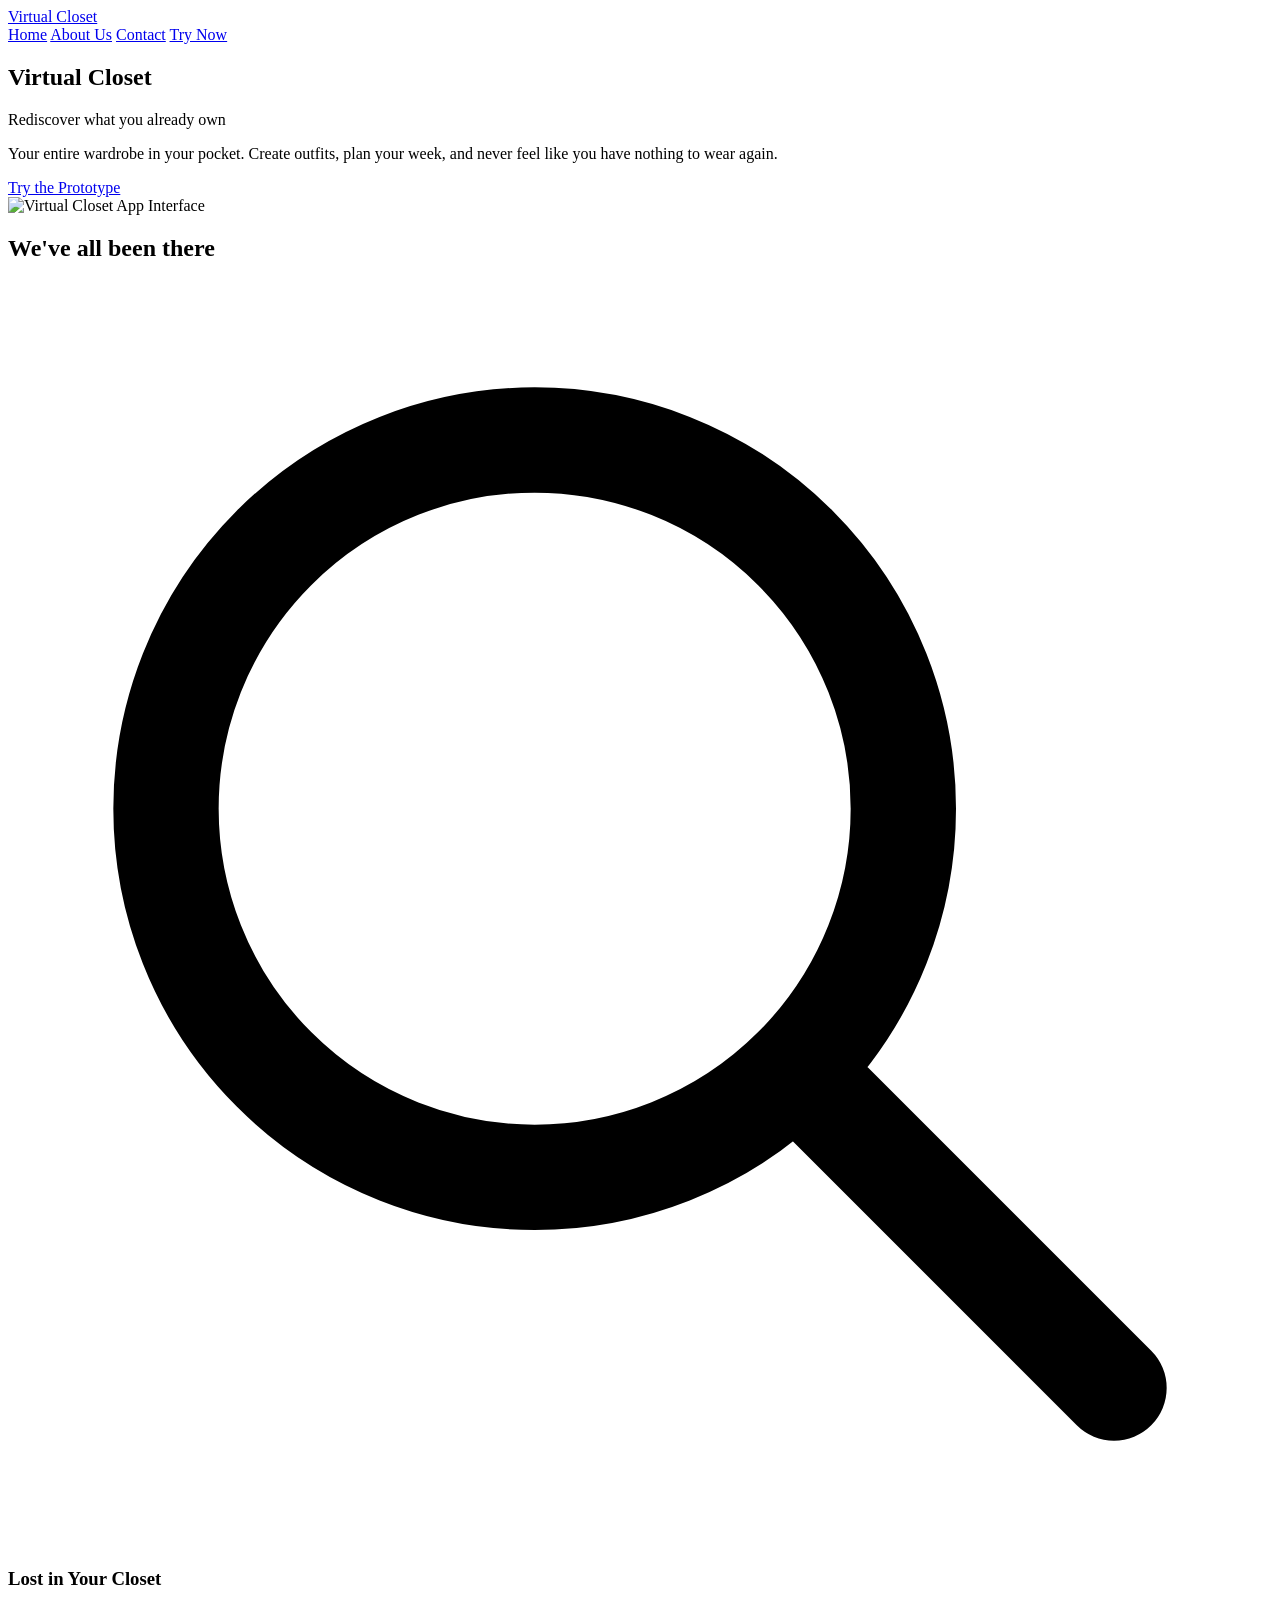
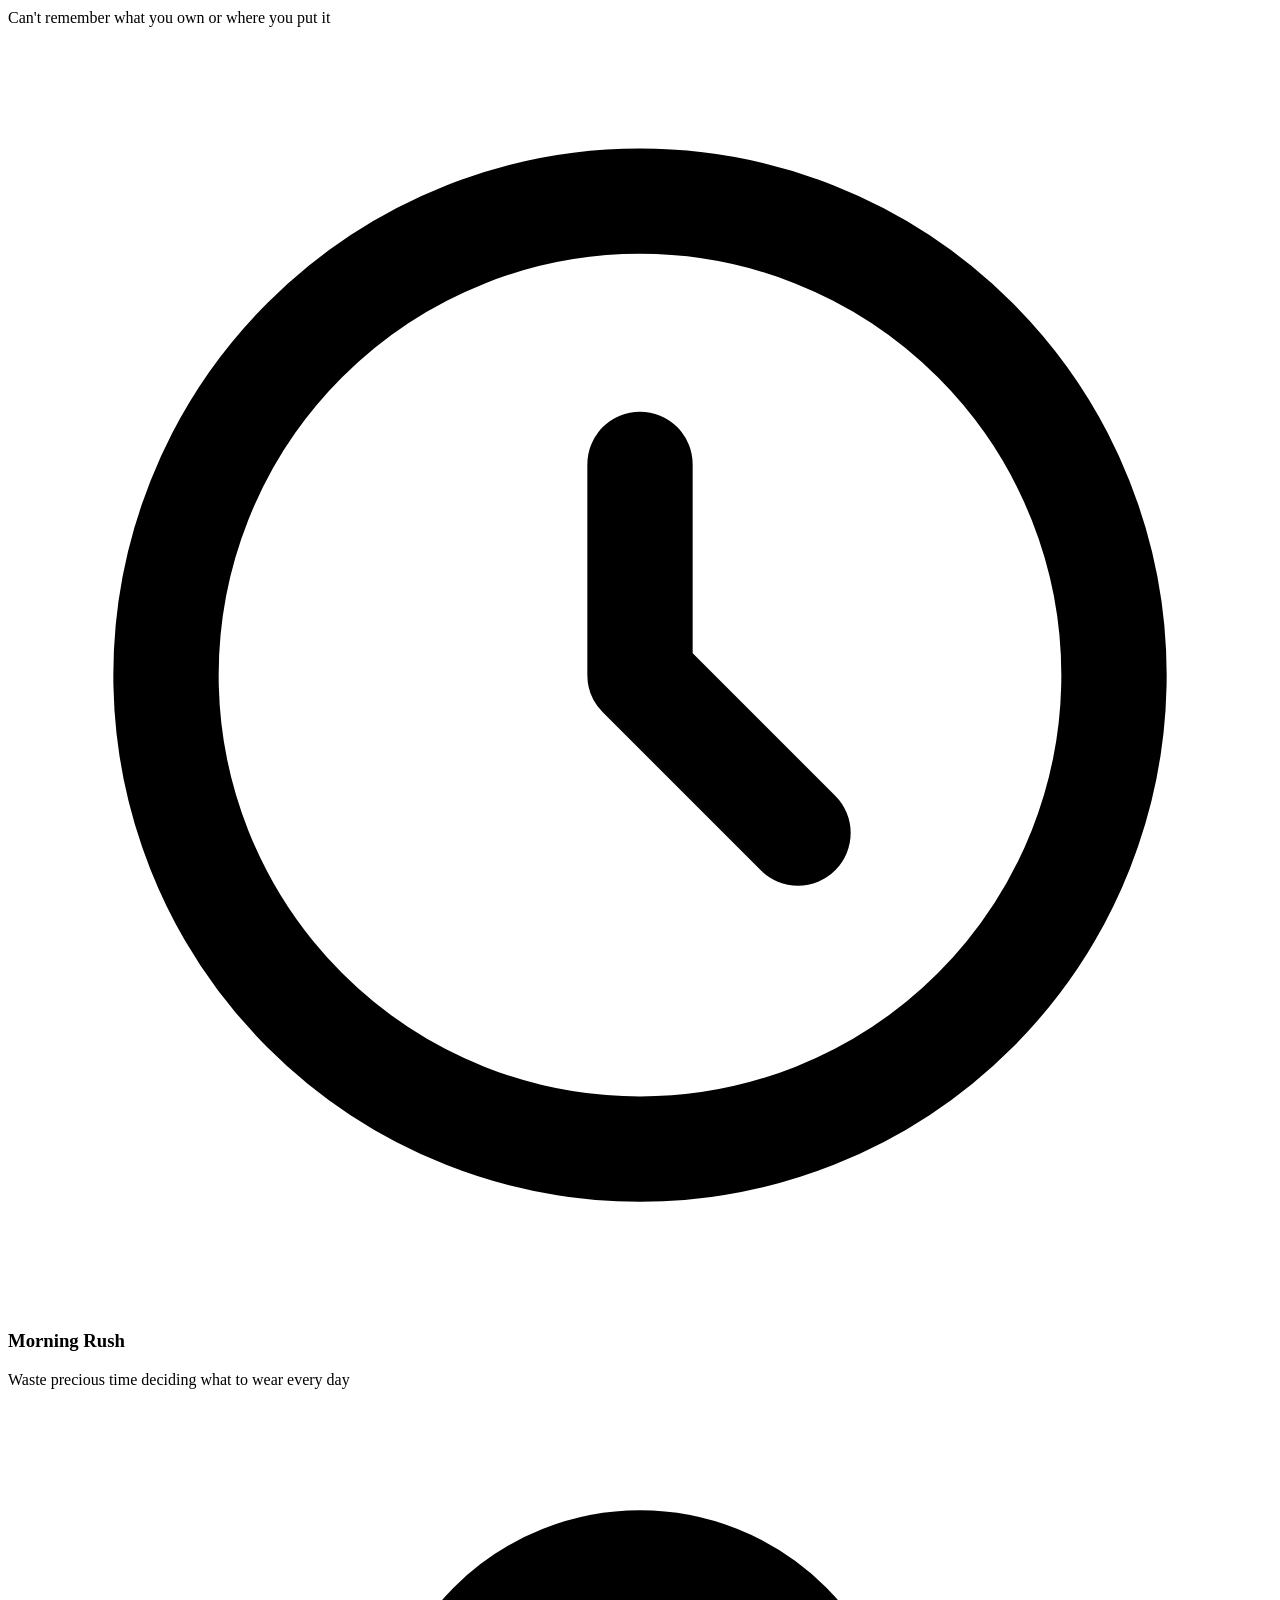
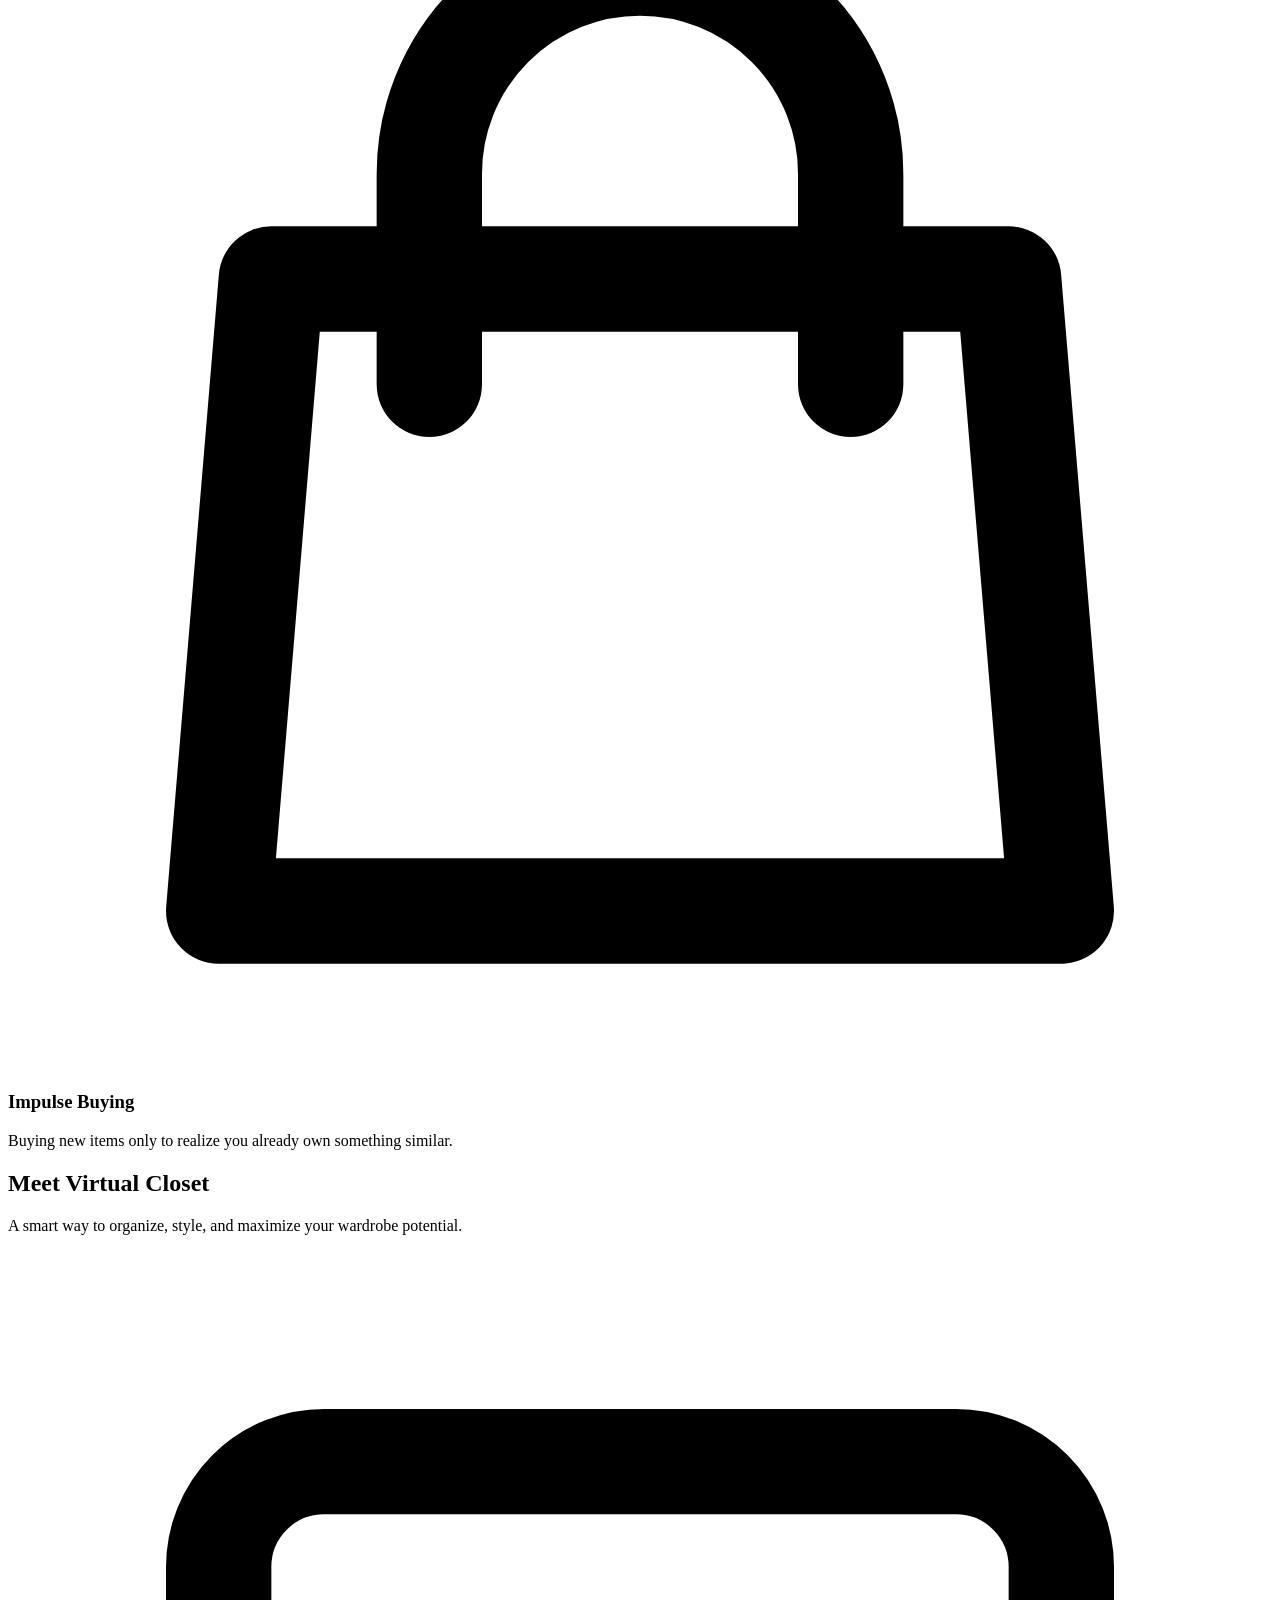
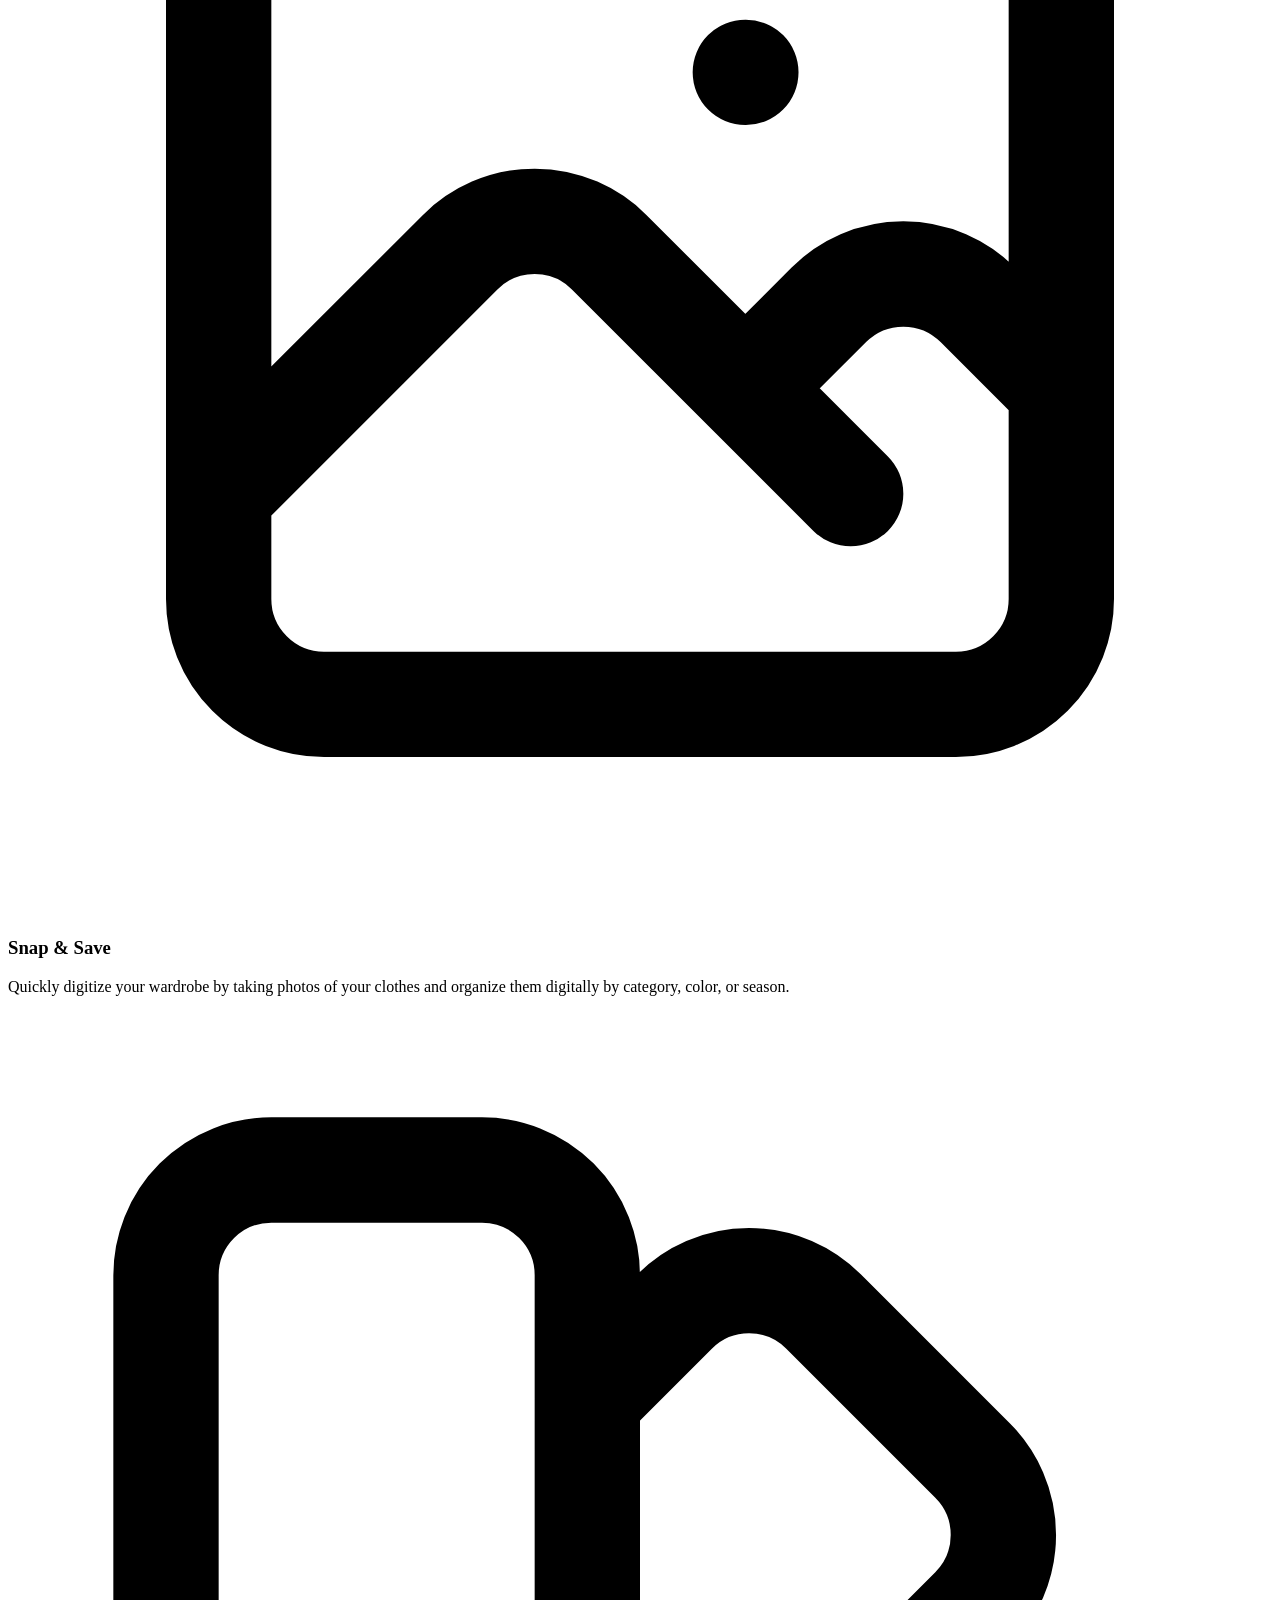
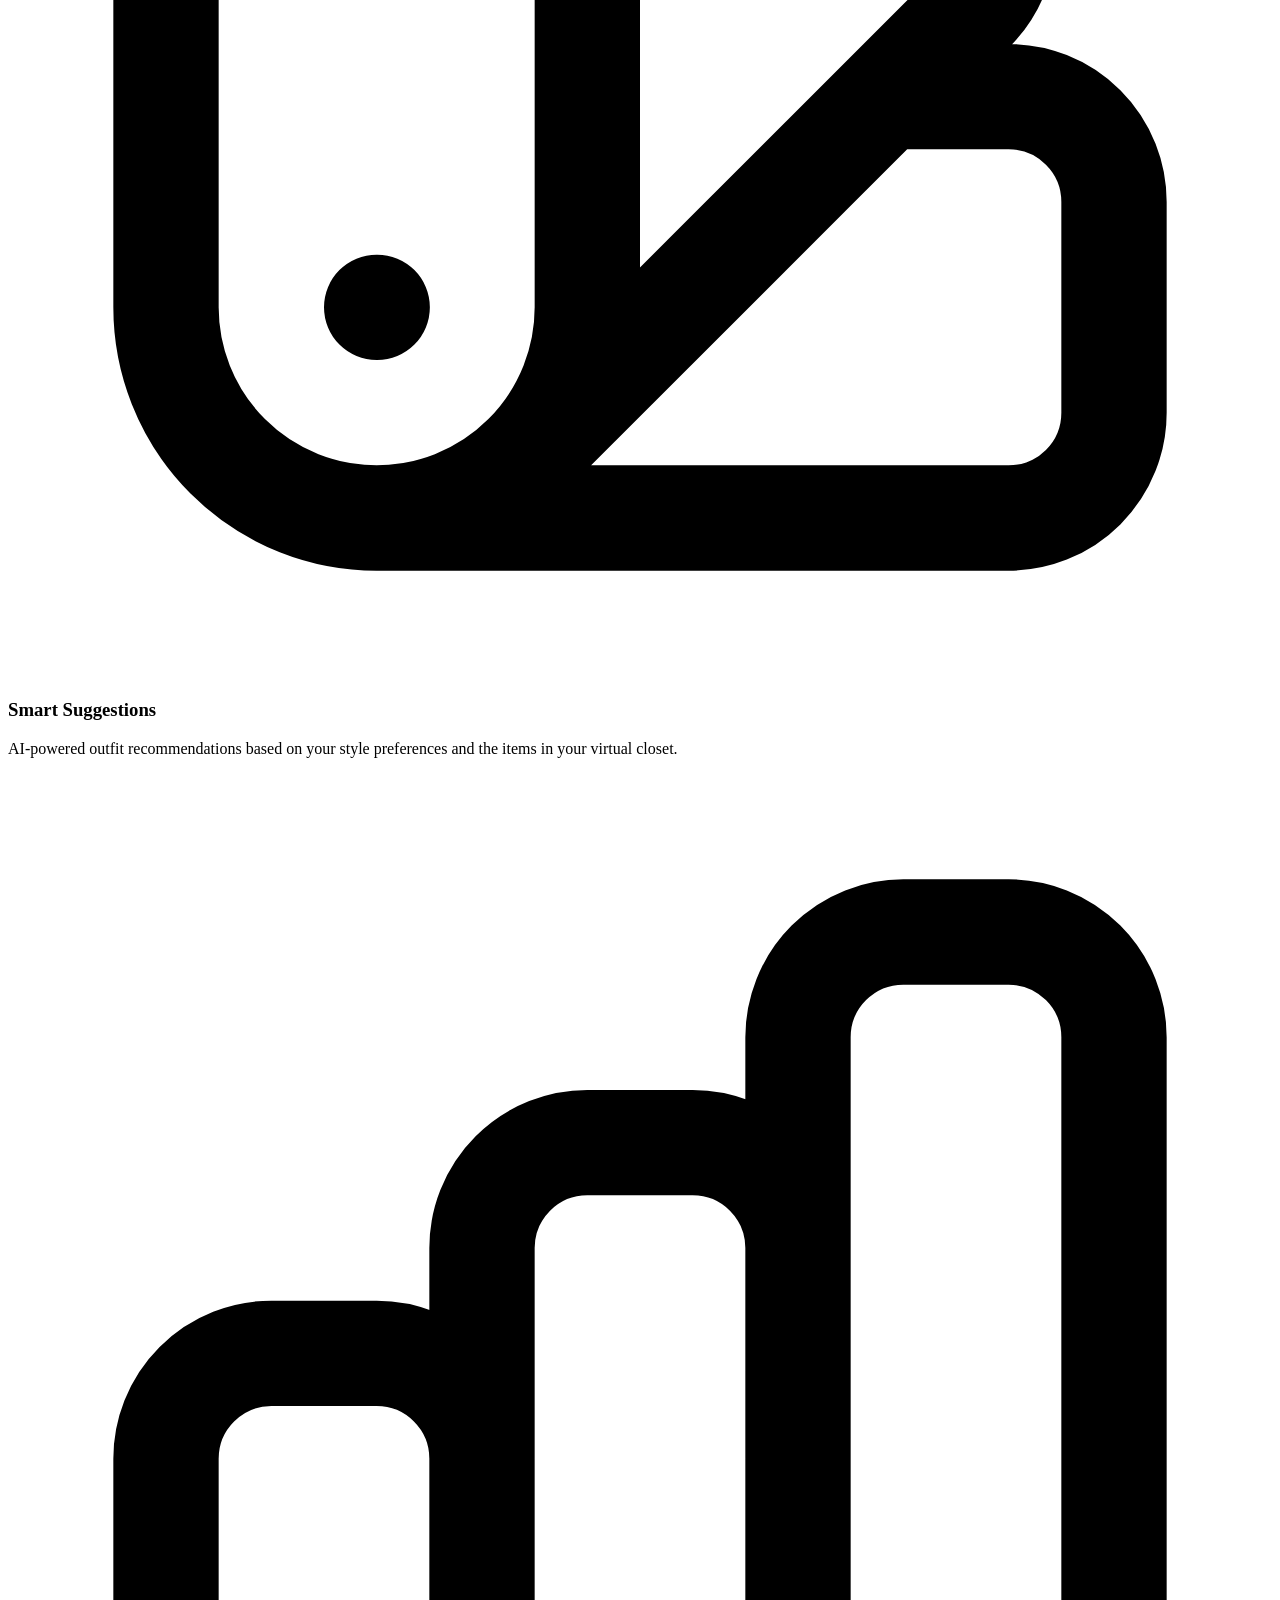
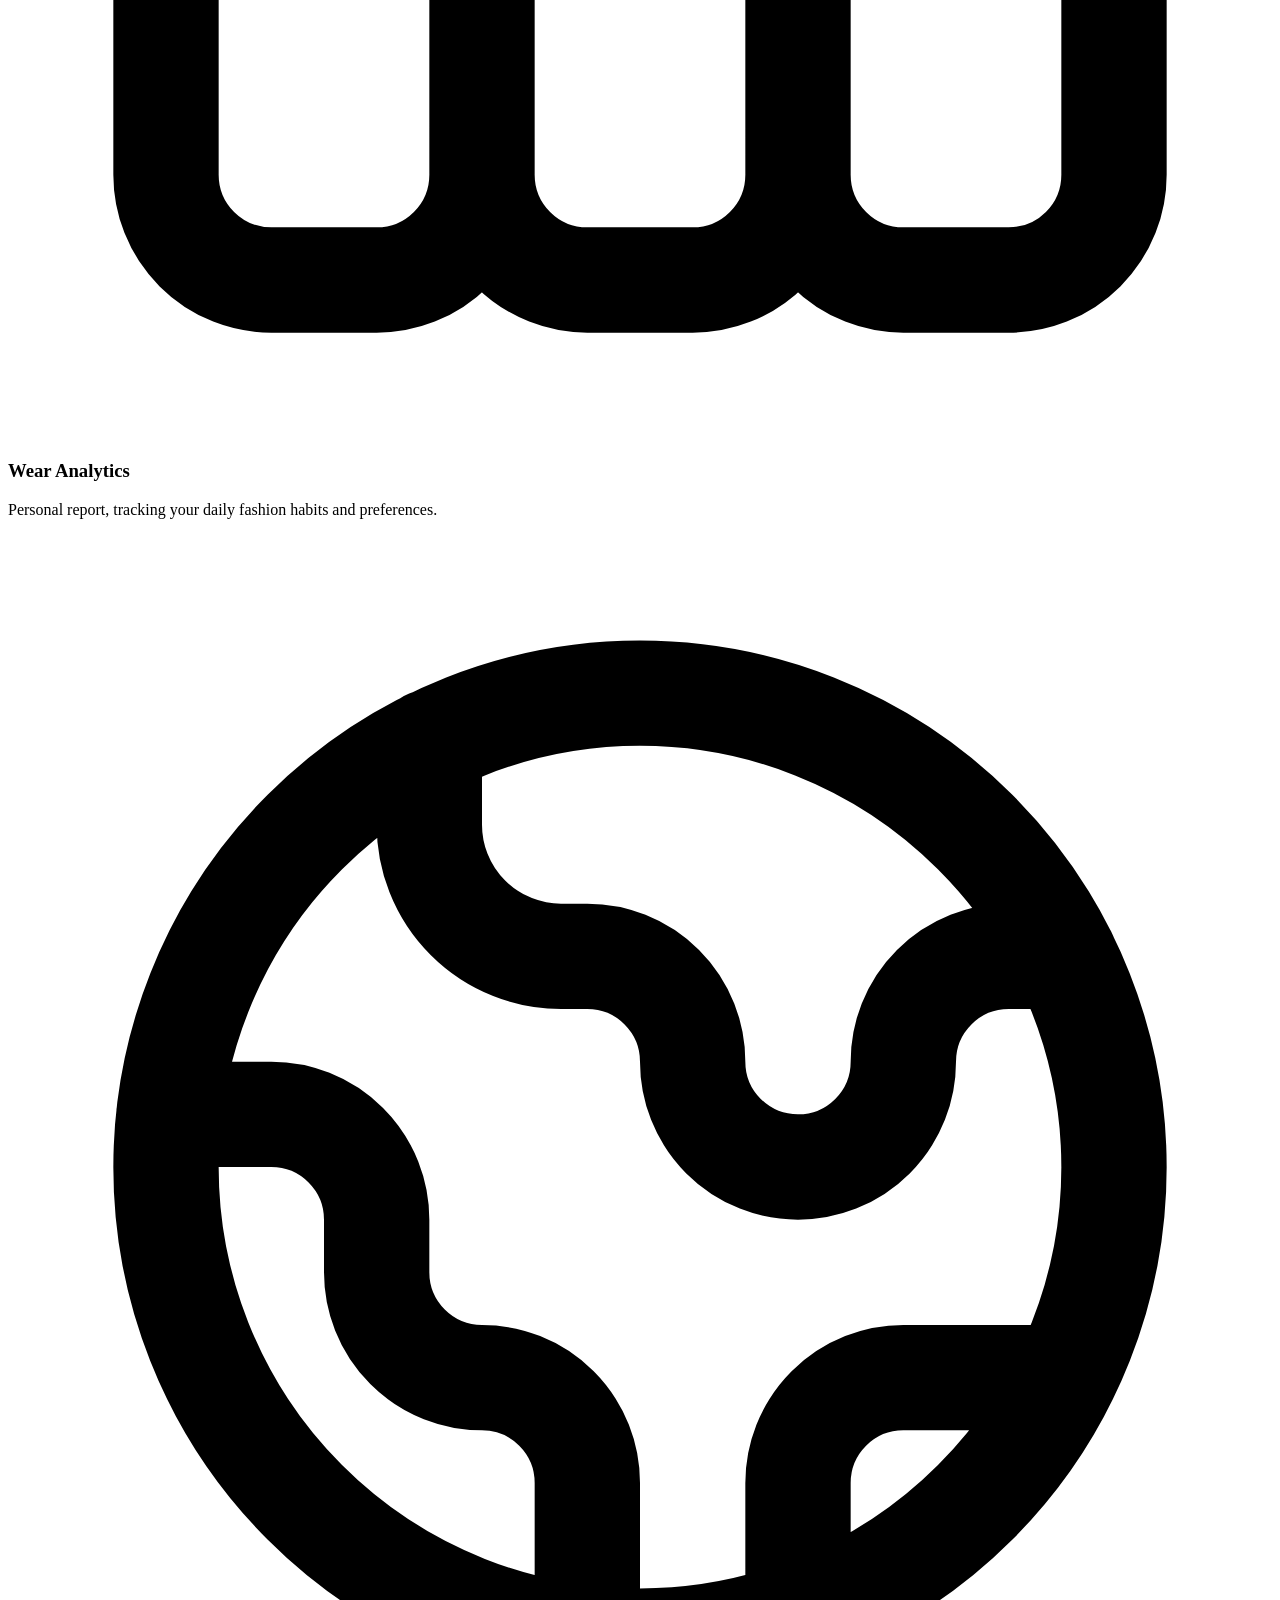
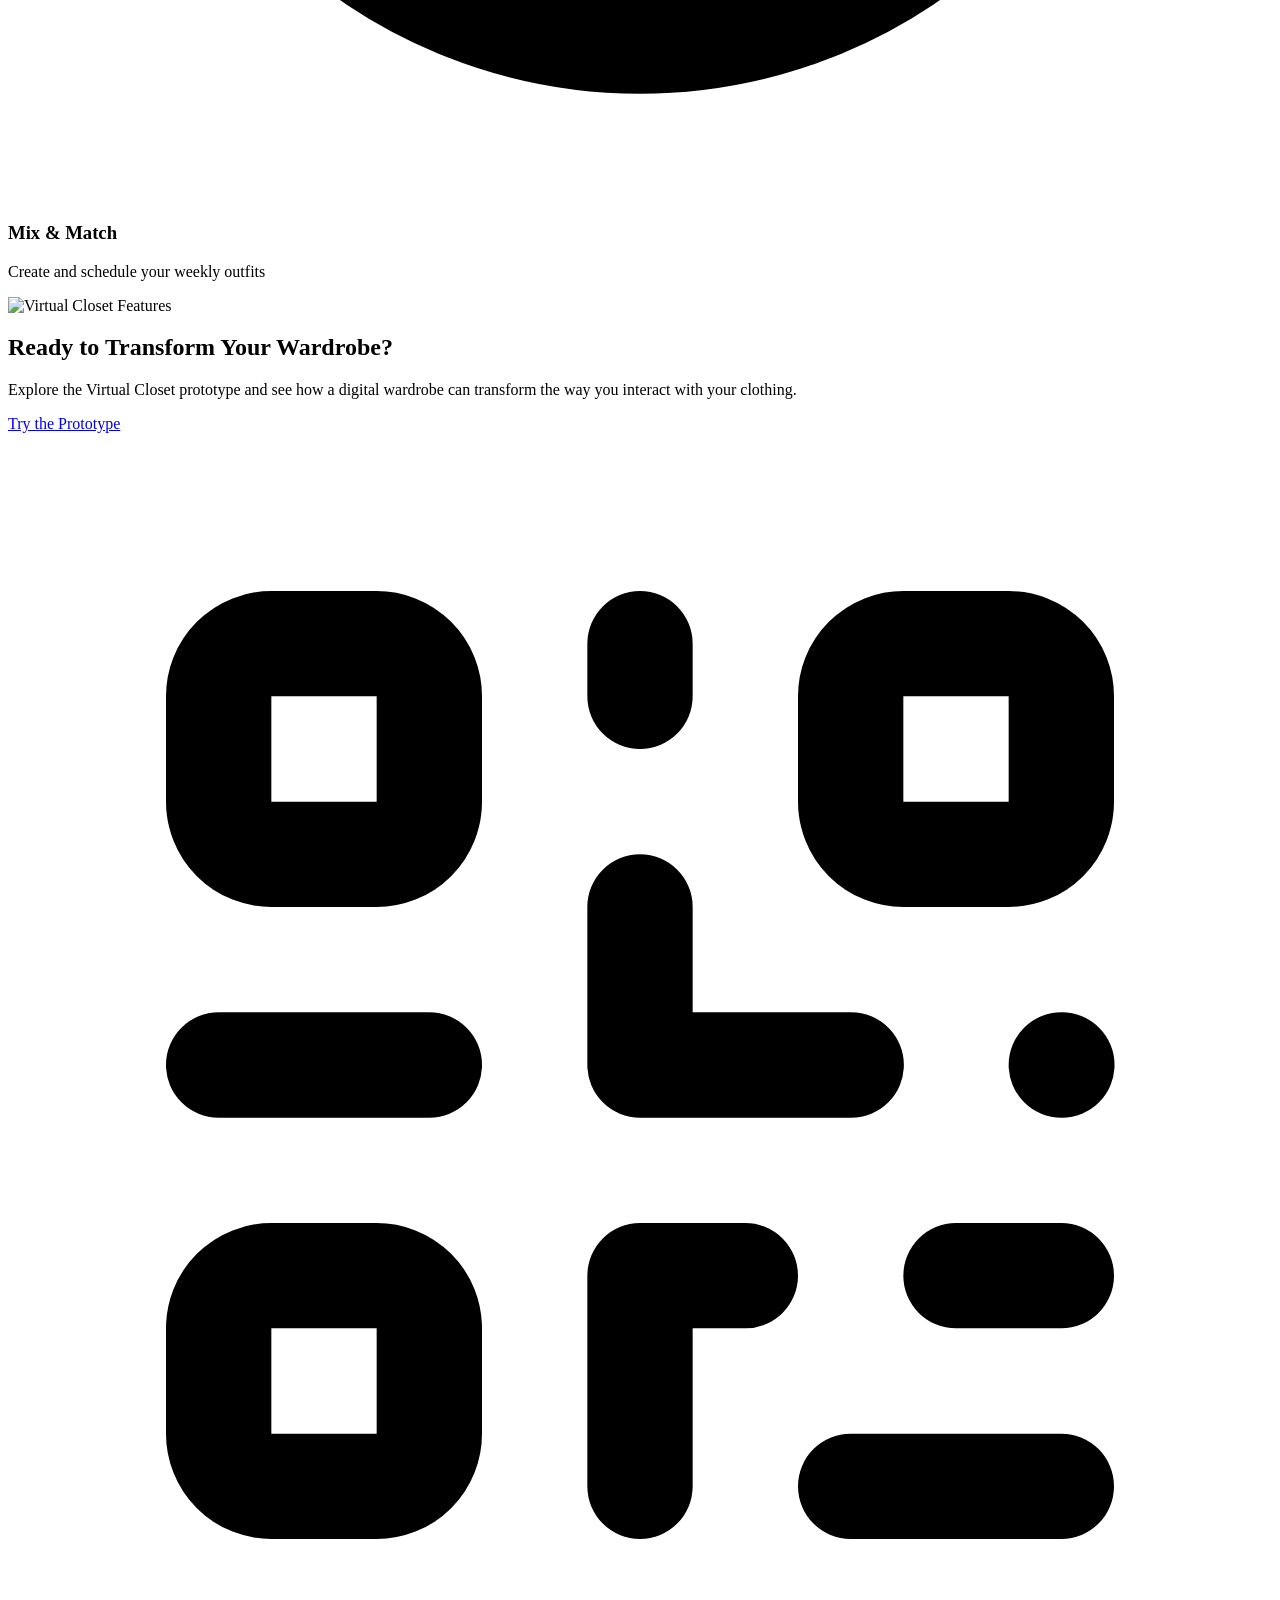
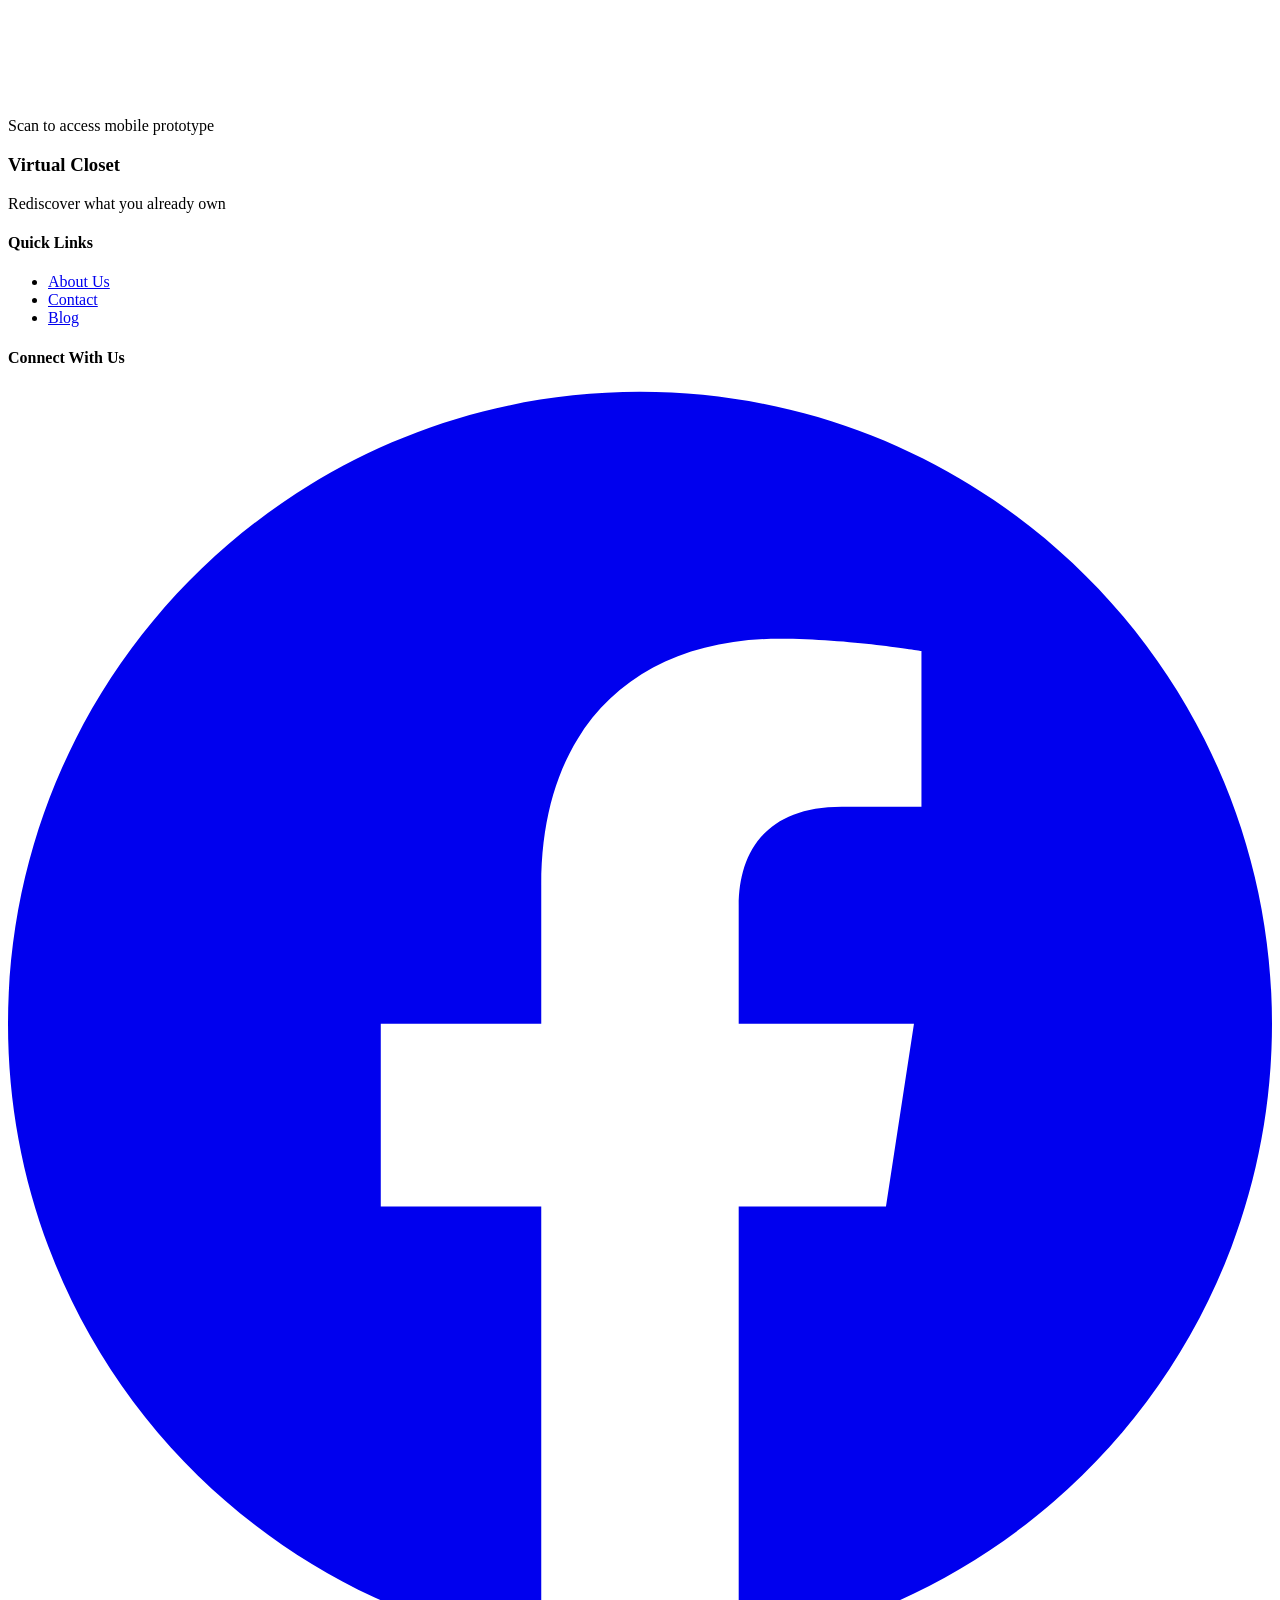
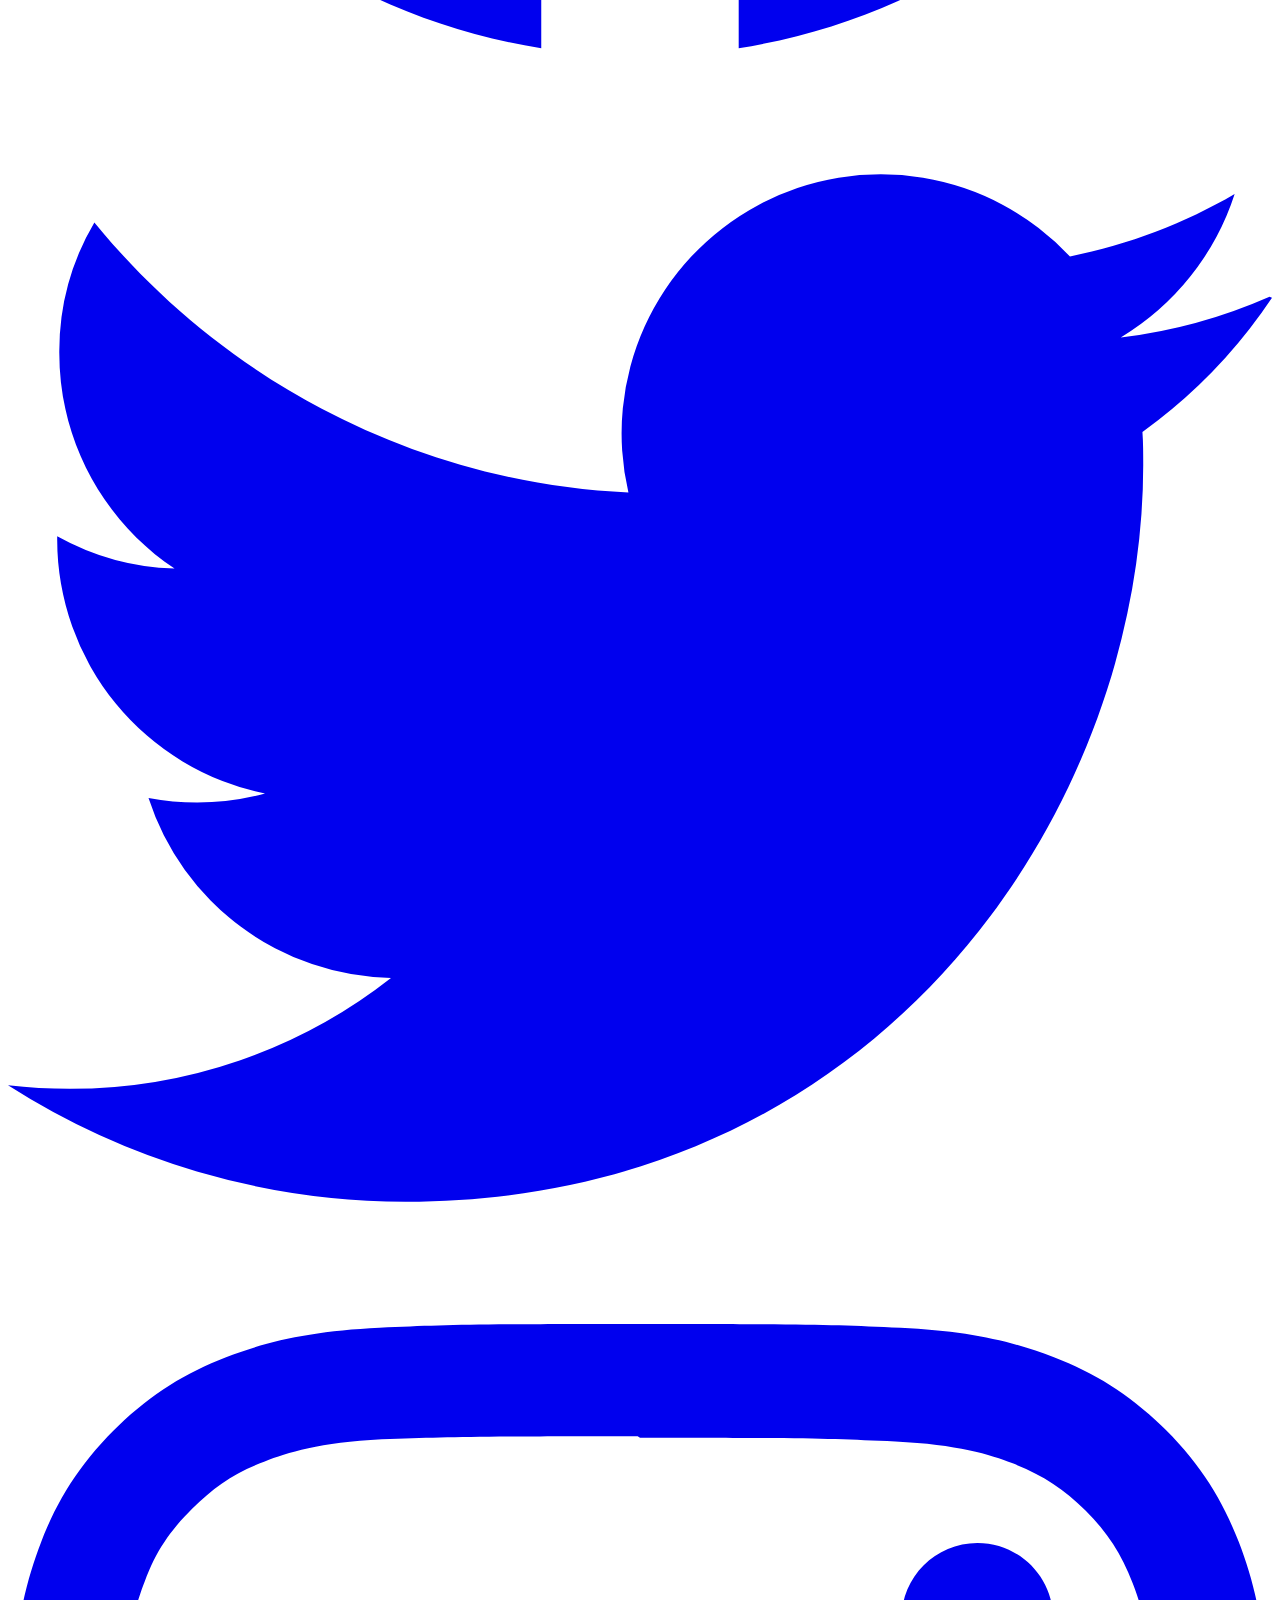
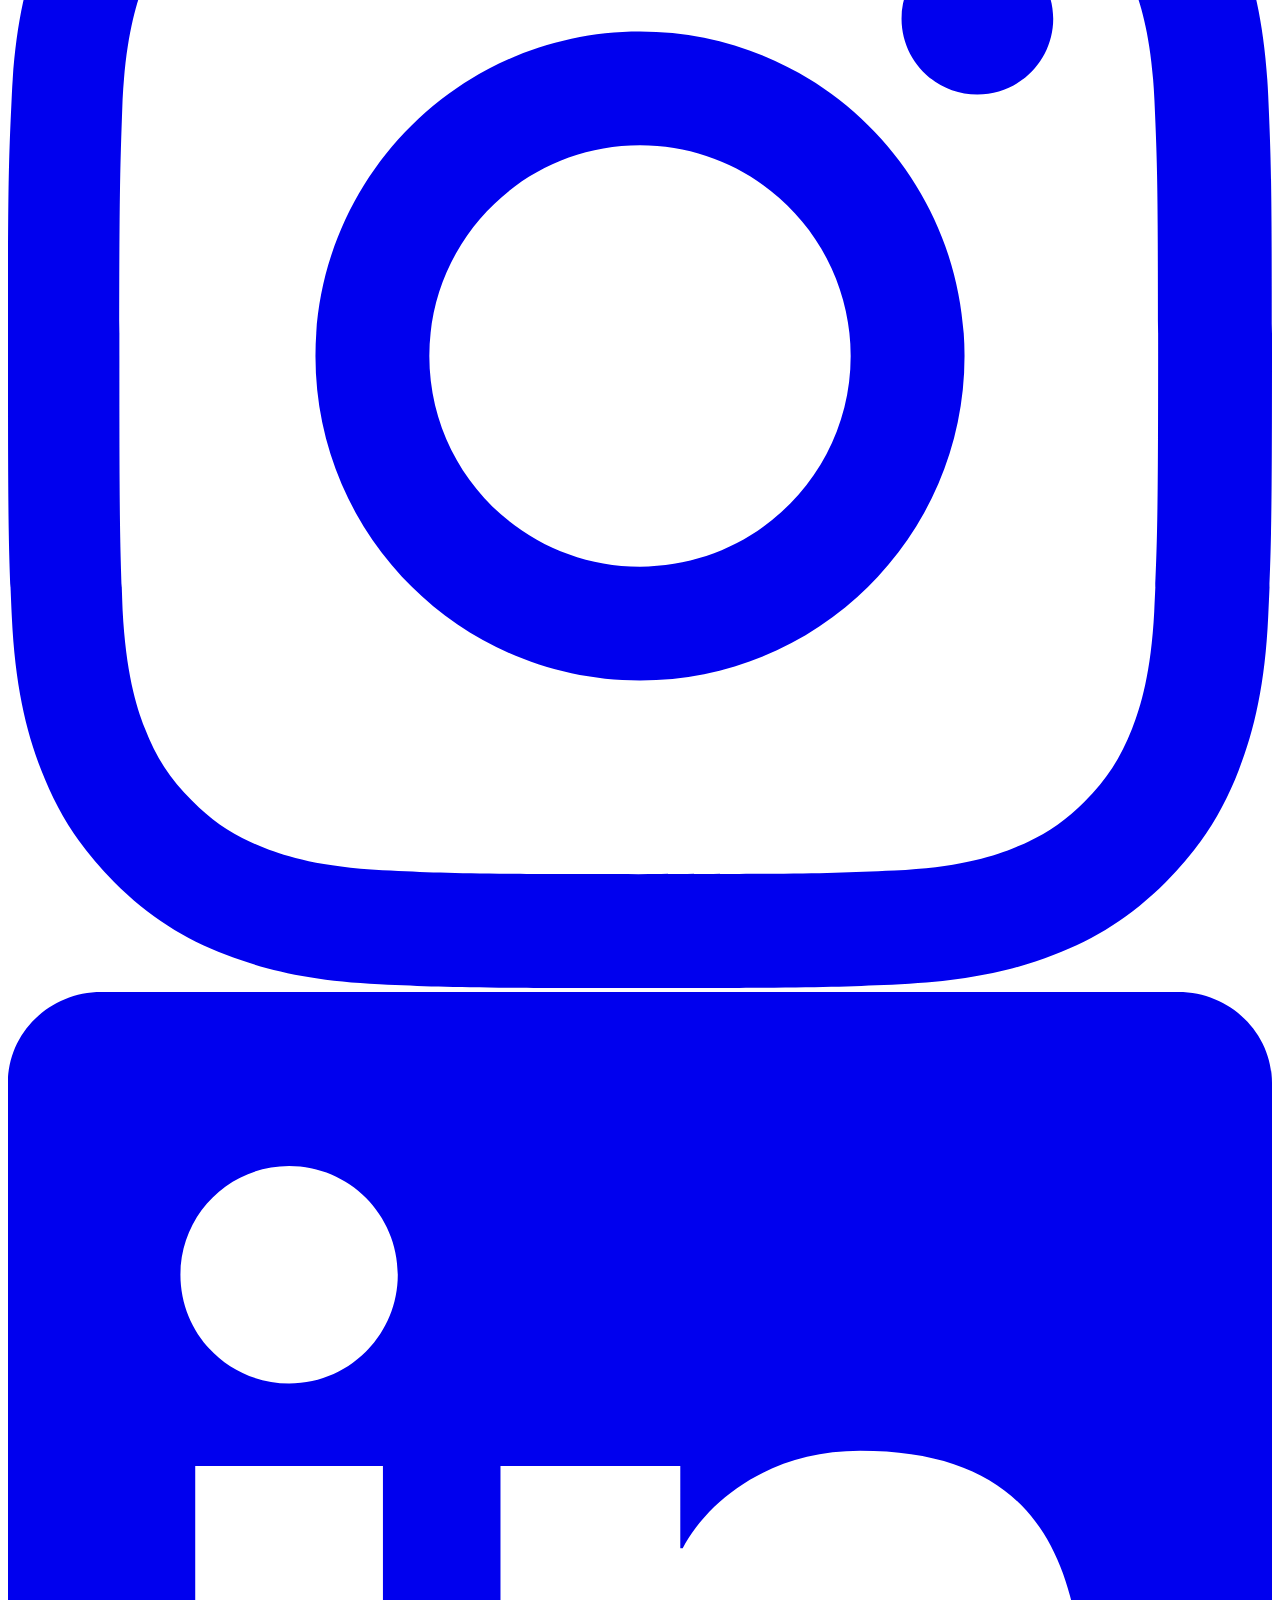
==== index.html @ b23ba1f3 "update" ====
<!DOCTYPE html>
<html lang="en">
<head>
    <meta charset="UTF-8">
    <meta name="viewport" content="width=device-width, initial-scale=1.0">
    <title>Virtual Closet - Rediscover What You Already Own</title>
    <script src="https://cdn.tailwindcss.com"></script>
    <script>
        tailwind.config = {
            important: true,
            theme: {
                extend: {
                    colors: {
                        cream: '#FAF9F6',
                        cocoa: '#3D2817',
                        rose: '#E75480'
                    },
                    fontFamily: {
                        sans: ['Inter', 'system-ui', 'sans-serif']
                    }
                }
            }
        }
    </script>
    <link rel="preconnect" href="https://fonts.loli.net">
    <link href="https://fonts.loli.net/css2?family=Inter:wght@300;400;500;600;700;800&display=swap" rel="stylesheet">
    <link rel="stylesheet" href="style.css">
</head>
<body class="bg-cream text-cocoa font-sans antialiased">
    <nav class="fixed top-0 left-0 right-0 bg-cream/95 backdrop-blur-sm z-50 border-b border-cocoa/10">
        <div class="max-w-7xl mx-auto px-6 py-4">
            <div class="flex items-center justify-between">
                <a href="index.html" class="text-2xl font-bold text-cocoa">Virtual Closet</a>
                <div class="flex items-center gap-8">
                    <a href="index.html" class="text-rose font-medium">Home</a>
                    <a href="about.html" class="text-cocoa/70 hover:text-cocoa transition-colors">About Us</a>
                    <a href="contact.html" class="text-cocoa/70 hover:text-cocoa transition-colors">Contact</a>
                    <a href="#cta" class="bg-rose hover:bg-rose/90 text-white font-semibold px-6 py-2.5 rounded-full transition-all transform hover:scale-105 shadow-md btn-try-now">Try Now</a>
                </div>
            </div>
        </div>
    </nav>

    <main>
        <section class="min-h-screen flex items-center justify-center pt-20 pb-32 px-6">
            <div class="max-w-7xl mx-auto grid md:grid-cols-2 gap-16 items-center">
                <div class="space-y-8">
                    <h1 class="text-7xl md:text-8xl font-bold text-cocoa leading-tight">Virtual Closet</h1>
                    <p class="text-3xl text-rose font-medium">Rediscover what you already own</p>
                    <p class="text-xl text-cocoa/70 leading-relaxed max-w-lg">Your entire wardrobe in your pocket. Create outfits, plan your week, and never feel like you have nothing to wear again.</p>
                    <a href="#cta" class="inline-block bg-rose hover:bg-rose/90 text-white font-semibold px-10 py-5 rounded-full text-lg transition-all transform hover:scale-105 shadow-lg">
                        Try the Prototype
                    </a>
                </div>
                <div class="flex justify-center">
                    <div class="relative">
                        <div class="absolute inset-0 bg-gradient-to-br from-rose/20 to-cocoa/10 rounded-3xl blur-3xl"></div>
                        <img src="https://hpi-hub.tos-cn-beijing.volces.com/static/iopr/1756014800497-9030_搜索.png" alt="Virtual Closet App Interface" class="relative w-full max-w-sm rounded-3xl shadow-2xl">
                    </div>
                </div>
            </div>
        </section>

        <section class="py-32 px-6 bg-white">
            <div class="max-w-5xl mx-auto text-center space-y-12">
                <h2 class="text-5xl md:text-6xl font-bold text-cocoa">We've all been there</h2>
                <div class="grid md:grid-cols-3 gap-8 pt-8">
                    <div class="space-y-4">
                        <div class="w-20 h-20 bg-rose/10 rounded-2xl flex items-center justify-center mx-auto">
                            <svg class="w-10 h-10 text-rose" fill="none" stroke="currentColor" viewBox="0 0 24 24">
                                <path stroke-linecap="round" stroke-linejoin="round" stroke-width="2" d="M21 21l-6-6m2-5a7 7 0 11-14 0 7 7 0 0114 0z"/>
                            </svg>
                        </div>
                        <h3 class="text-2xl font-semibold text-cocoa">Lost in Your Closet</h3>
                        <p class="text-lg text-cocoa/70">Can't remember what you own or where you put it</p>
                    </div>
                    <div class="space-y-4">
                        <div class="w-20 h-20 bg-rose/10 rounded-2xl flex items-center justify-center mx-auto">
                            <svg class="w-10 h-10 text-rose" fill="none" stroke="currentColor" viewBox="0 0 24 24">
                                <path stroke-linecap="round" stroke-linejoin="round" stroke-width="2" d="M12 8v4l3 3m6-3a9 9 0 11-18 0 9 9 0 0118 0z"/>
                            </svg>
                        </div>
                        <h3 class="text-2xl font-semibold text-cocoa">Morning Rush</h3>
                        <p class="text-lg text-cocoa/70">Waste precious time deciding what to wear every day</p>
                    </div>
                    <div class="space-y-4">
                        <div class="w-20 h-20 bg-rose/10 rounded-2xl flex items-center justify-center mx-auto">
                            <svg class="w-10 h-10 text-rose" fill="none" stroke="currentColor" viewBox="0 0 24 24">
                                <path stroke-linecap="round" stroke-linejoin="round" stroke-width="2" d="M16 11V7a4 4 0 00-8 0v4M5 9h14l1 12H4L5 9z"/>
                            </svg>
                        </div>
                        <h3 class="text-2xl font-semibold text-cocoa">Impulse Buying</h3>
                        <p class="text-lg text-cocoa/70">Buying new items only to realize you already own something similar.</p>
                    </div>
                </div>
            </div>
        </section>

        <section class="py-32 px-6">
            <div class="max-w-6xl mx-auto">
                <div class="text-center mb-20 space-y-6">
                    <h2 class="text-5xl md:text-6xl font-bold text-cocoa">Meet Virtual Closet</h2>
                    <p class="text-xl text-cocoa/70 max-w-3xl mx-auto">A smart way to organize, style, and maximize your wardrobe potential.</p>
                </div>

                <div class="grid md:grid-cols-2 gap-16 items-center mb-20">
                    <div class="space-y-6">
                        <div class="flex items-start gap-4">
                            <div class="w-12 h-12 bg-rose/10 rounded-xl flex items-center justify-center flex-shrink-0">
                                <svg class="w-6 h-6 text-rose" fill="none" stroke="currentColor" viewBox="0 0 24 24">
                                    <path stroke-linecap="round" stroke-linejoin="round" stroke-width="2" d="M4 16l4.586-4.586a2 2 0 012.828 0L16 16m-2-2l1.586-1.586a2 2 0 012.828 0L20 14m-6-6h.01M6 20h12a2 2 0 002-2V6a2 2 0 00-2-2H6a2 2 0 00-2 2v12a2 2 0 002 2z"/>
                                </svg>
                            </div>
                            <div>
                                <h3 class="text-2xl font-semibold text-cocoa mb-2">Snap & Save</h3>
                                <p class="text-lg text-cocoa/70">Quickly digitize your wardrobe by taking photos of your clothes and organize them digitally by category, color, or season.</p>
                            </div>
                        </div>
                        <div class="flex items-start gap-4">
                            <div class="w-12 h-12 bg-rose/10 rounded-xl flex items-center justify-center flex-shrink-0">
                                <svg class="w-6 h-6 text-rose" fill="none" stroke="currentColor" viewBox="0 0 24 24">
                                    <path stroke-linecap="round" stroke-linejoin="round" stroke-width="2" d="M7 21a4 4 0 01-4-4V5a2 2 0 012-2h4a2 2 0 012 2v12a4 4 0 01-4 4zm0 0h12a2 2 0 002-2v-4a2 2 0 00-2-2h-2.343M11 7.343l1.657-1.657a2 2 0 012.828 0l2.829 2.829a2 2 0 010 2.828l-8.486 8.485M7 17h.01"/>
                                </svg>
                            </div>
                            <div>
                                <h3 class="text-2xl font-semibold text-cocoa mb-2">Smart Suggestions</h3>
                                <p class="text-lg text-cocoa/70">AI-powered outfit recommendations based on your style preferences and the items in your virtual closet.</p>
                            </div>
                        </div>
                        <div class="flex items-start gap-4">
                            <div class="w-12 h-12 bg-rose/10 rounded-xl flex items-center justify-center flex-shrink-0">
                                <svg class="w-6 h-6 text-rose" fill="none" stroke="currentColor" viewBox="0 0 24 24">
                                    <path stroke-linecap="round" stroke-linejoin="round" stroke-width="2" d="M9 19v-6a2 2 0 00-2-2H5a2 2 0 00-2 2v6a2 2 0 002 2h2a2 2 0 002-2zm0 0V9a2 2 0 012-2h2a2 2 0 012 2v10m-6 0a2 2 0 002 2h2a2 2 0 002-2m0 0V5a2 2 0 012-2h2a2 2 0 012 2v14a2 2 0 01-2 2h-2a2 2 0 01-2-2z"/>
                                </svg>
                            </div>
                            <div>
                                <h3 class="text-2xl font-semibold text-cocoa mb-2">Wear Analytics</h3>
                                <p class="text-lg text-cocoa/70">Personal report, tracking your daily fashion habits and preferences.</p>
                            </div>
                        </div>
                        <div class="flex items-start gap-4">
                            <div class="w-12 h-12 bg-rose/10 rounded-xl flex items-center justify-center flex-shrink-0">
                                <svg class="w-6 h-6 text-rose" fill="none" stroke="currentColor" viewBox="0 0 24 24">
                                    <path stroke-linecap="round" stroke-linejoin="round" stroke-width="2" d="M3.055 11H5a2 2 0 012 2v1a2 2 0 002 2 2 2 0 012 2v2.945M8 3.935V5.5A2.5 2.5 0 0010.5 8h.5a2 2 0 012 2 2 2 0 104 0 2 2 0 012-2h1.064M15 20.488V18a2 2 0 012-2h3.064M21 12a9 9 0 11-18 0 9 9 0 0118 0z"/>
                                </svg>
                            </div>
                            <div>
                                <h3 class="text-2xl font-semibold text-cocoa mb-2">Mix & Match</h3>
                                <p class="text-lg text-cocoa/70">Create and schedule your weekly outfits </p>
                            </div>
                        </div>
                    </div>
                    <div class="relative">
                        <img src="https://hpi-hub.tos-cn-beijing.volces.com/static/image/cHJpdmF0ZS9sci91748523015713-2270NjJfMS5qcGc.jpg" alt="Virtual Closet Features" class="rounded-3xl shadow-2xl w-full">
                    </div>
                </div>
            </div>
        </section>

        <section id="cta" class="py-32 px-6 bg-gradient-to-br from-cocoa to-cocoa/90">
            <div class="max-w-5xl mx-auto text-center text-cream space-y-12">
                <h2 class="text-5xl md:text-6xl font-bold">Ready to Transform Your Wardrobe?</h2>
                <p class="text-2xl text-cream/80 max-w-3xl mx-auto">Explore the Virtual Closet prototype and see how a digital wardrobe can transform the way you interact with your clothing.</p>
                
                <div class="flex flex-col md:flex-row items-center justify-center gap-12 pt-8">
                    <div class="space-y-6">
                        <a href="#" class="inline-block bg-rose hover:bg-rose/90 text-white font-semibold px-12 py-5 rounded-full text-lg transition-all transform hover:scale-105 shadow-xl">
                            Try the Prototype
                        </a>
                    </div>
                    
                    <div class="flex flex-col items-center gap-4">
                        <div class="w-48 h-48 bg-white rounded-2xl flex items-center justify-center shadow-xl">
                            <div class="text-center p-6">
                                <svg class="w-32 h-32 mx-auto text-cocoa/20" fill="none" stroke="currentColor" viewBox="0 0 24 24">
                                    <path stroke-linecap="round" stroke-linejoin="round" stroke-width="2" d="M12 4v1m6 11h2m-6 0h-2v4m0-11v3m0 0h.01M12 12h4.01M16 20h4M4 12h4m12 0h.01M5 8h2a1 1 0 001-1V5a1 1 0 00-1-1H5a1 1 0 00-1 1v2a1 1 0 001 1zm12 0h2a1 1 0 001-1V5a1 1 0 00-1-1h-2a1 1 0 00-1 1v2a1 1 0 001 1zM5 20h2a1 1 0 001-1v-2a1 1 0 00-1-1H5a1 1 0 00-1 1v2a1 1 0 001 1z"/>
                                </svg>
                            </div>
                        </div>
                        <p class="text-sm text-cream/70">Scan to access mobile prototype</p>
                    </div>
                </div>
            </div>
        </section>
    </main>

    <footer class="bg-cocoa text-cream py-16">
        <div class="max-w-7xl mx-auto px-6">
            <div class="grid md:grid-cols-4 gap-8 mb-12">
                <div>
                    <h3 class="text-xl font-bold mb-4">Virtual Closet</h3>
                    <p class="text-cream/70 text-sm leading-relaxed">Rediscover what you already own</p>
                </div>
                
                <div>
                    <h4 class="font-semibold mb-4">Quick Links</h4>
                    <ul class="space-y-2 text-sm text-cream/70">
                        <li><a href="about.html" class="hover:text-rose transition-colors footer-link">About Us</a></li>
                        <li><a href="contact.html" class="hover:text-rose transition-colors footer-link">Contact</a></li>
                        <li><a href="#" class="hover:text-rose transition-colors footer-link">Blog</a></li>
                    </ul>
                </div>
                <div>
                    <h4 class="font-semibold mb-4">Connect With Us</h4>
                    <div class="flex gap-4">
                        <a href="https://facebook.com" target="_blank" class="social-icon w-12 h-12 bg-cream/10 hover:bg-rose/20 rounded-full flex items-center justify-center transition-all">
                            <svg class="w-5 h-5 text-cream" fill="currentColor" viewBox="0 0 24 24">
                                <path d="M24 12.073c0-6.627-5.373-12-12-12s-12 5.373-12 12c0 5.99 4.388 10.954 10.125 11.854v-8.385H7.078v-3.47h3.047V9.43c0-3.007 1.792-4.669 4.533-4.669 1.312 0 2.686.235 2.686.235v2.953H15.83c-1.491 0-1.956.925-1.956 1.874v2.25h3.328l-.532 3.47h-2.796v8.385C19.612 23.027 24 18.062 24 12.073z"/>
                            </svg>
                        </a>
                        <a href="https://twitter.com" target="_blank" class="social-icon w-12 h-12 bg-cream/10 hover:bg-rose/20 rounded-full flex items-center justify-center transition-all">
                            <svg class="w-5 h-5 text-cream" fill="currentColor" viewBox="0 0 24 24">
                                <path d="M23.953 4.57a10 10 0 01-2.825.775 4.958 4.958 0 002.163-2.723c-.951.555-2.005.959-3.127 1.184a4.92 4.92 0 00-8.384 4.482C7.69 8.095 4.067 6.13 1.64 3.162a4.822 4.822 0 00-.666 2.475c0 1.71.87 3.213 2.188 4.096a4.904 4.904 0 01-2.228-.616v.06a4.923 4.923 0 003.946 4.827 4.996 4.996 0 01-2.212.085 4.936 4.936 0 004.604 3.417 9.867 9.867 0 01-6.102 2.105c-.39 0-.779-.023-1.17-.067a13.995 13.995 0 007.557 2.209c9.053 0 13.998-7.496 13.998-13.985 0-.21 0-.42-.015-.63A9.935 9.935 0 0024 4.59z"/>
                            </svg>
                        </a>
                        <a href="https://instagram.com" target="_blank" class="social-icon w-12 h-12 bg-cream/10 hover:bg-rose/20 rounded-full flex items-center justify-center transition-all">
                            <svg class="w-5 h-5 text-cream" fill="currentColor" viewBox="0 0 24 24">
                                <path d="M12 0C8.74 0 8.333.015 7.053.072 5.775.132 4.905.333 4.14.63c-.789.306-1.459.717-2.126 1.384S.935 3.35.63 4.14C.333 4.905.131 5.775.072 7.053.012 8.333 0 8.74 0 12s.015 3.667.072 4.947c.06 1.277.261 2.148.558 2.913.306.788.717 1.459 1.384 2.126.667.666 1.336 1.079 2.126 1.384.766.296 1.636.499 2.913.558C8.333 23.988 8.74 24 12 24s3.667-.015 4.947-.072c1.277-.06 2.148-.262 2.913-.558.788-.306 1.459-.718 2.126-1.384.666-.667 1.079-1.335 1.384-2.126.296-.765.499-1.636.558-2.913.06-1.28.072-1.687.072-4.947s-.015-3.667-.072-4.947c-.06-1.277-.262-2.149-.558-2.913-.306-.789-.718-1.459-1.384-2.126C21.319 1.347 20.651.935 19.86.63c-.765-.297-1.636-.499-2.913-.558C15.667.012 15.26 0 12 0zm0 2.16c3.203 0 3.585.016 4.85.071 1.17.055 1.805.249 2.227.415.562.217.96.477 1.382.896.419.42.679.819.896 1.381.164.422.36 1.057.413 2.227.057 1.266.07 1.646.07 4.85s-.015 3.585-.074 4.85c-.061 1.17-.256 1.805-.421 2.227-.224.562-.479.96-.899 1.382-.419.419-.824.679-1.38.896-.42.164-1.065.36-2.235.413-1.274.057-1.649.07-4.859.07-3.211 0-3.586-.015-4.859-.074-1.171-.061-1.816-.256-2.236-.421-.569-.224-.96-.479-1.379-.899-.421-.419-.69-.824-.9-1.38-.165-.42-.359-1.065-.42-2.235-.045-1.26-.061-1.649-.061-4.844 0-3.196.016-3.586.061-4.861.061-1.17.255-1.814.42-2.234.21-.57.479-.96.9-1.381.419-.419.81-.689 1.379-.898.42-.166 1.051-.361 2.221-.421 1.275-.045 1.65-.06 4.859-.06l.045.03zm0 3.678c-3.405 0-6.162 2.76-6.162 6.162 0 3.405 2.76 6.162 6.162 6.162 3.405 0 6.162-2.76 6.162-6.162 0-3.405-2.76-6.162-6.162-6.162zM12 16c-2.21 0-4-1.79-4-4s1.79-4 4-4 4 1.79 4 4-1.79 4-4 4zm7.846-10.405c0 .795-.646 1.44-1.44 1.44-.795 0-1.44-.646-1.44-1.44 0-.794.646-1.439 1.44-1.439.793-.001 1.44.645 1.44 1.439z"/>
                            </svg>
                        </a>
                        <a href="https://linkedin.com" target="_blank" class="social-icon w-12 h-12 bg-cream/10 hover:bg-rose/20 rounded-full flex items-center justify-center transition-all">
                            <svg class="w-5 h-5 text-cream" fill="currentColor" viewBox="0 0 24 24">
                                <path d="M20.447 20.452h-3.554v-5.569c0-1.328-.027-3.037-1.852-3.037-1.853 0-2.136 1.445-2.136 2.939v5.667H9.351V9h3.414v1.561h.046c.477-.9 1.637-1.85 3.37-1.85 3.601 0 4.267 2.37 4.267 5.455v6.286zM5.337 7.433c-1.144 0-2.063-.926-2.063-2.065 0-1.138.92-2.063 2.063-2.063 1.14 0 2.064.925 2.064 2.063 0 1.139-.925 2.065-2.064 2.065zm1.782 13.019H3.555V9h3.564v11.452zM22.225 0H1.771C.792 0 0 .774 0 1.729v20.542C0 23.227.792 24 1.771 24h20.451C23.2 24 24 23.227 24 22.271V1.729C24 .774 23.2 0 22.222 0h.003z"/>
                            </svg>
                        </a>
                    </div>
                </div>
            </div>
            
           
            
            <div class="border-t border-cream/20 pt-8 text-center text-sm text-cream/70">
                <p>&copy; 2026 Virtual Closet. All rights reserved.</p>
            </div>
        </div>
    </footer>
    <script src="script.js"></script>
</body>
</html>
---- style.css ----
/* Custom styles for Virtual Closet - Enhances Tailwind CSS */

/* Smooth scrolling for all links */
html {
    scroll-behavior: smooth;
}

/* Navigation enhancements */
.nav-link {
    position: relative;
    transition: all 0.3s ease;
}

.nav-link::after {
    content: '';
    position: absolute;
    bottom: -4px;
    left: 0;
    width: 0;
    height: 2px;
    background-color: #E75480;
    transition: width 0.3s ease;
}

.nav-link:hover::after {
    width: 100%;
}

/* Try Now button pulse animation */
@keyframes pulse {
    0%, 100% {
        transform: scale(1);
        box-shadow: 0 4px 6px rgba(231, 84, 128, 0.3);
    }
    50% {
        transform: scale(1.05);
        box-shadow: 0 8px 12px rgba(231, 84, 128, 0.4);
    }
}

.btn-try-now {
    animation: pulse 2s infinite;
}

.btn-try-now:hover {
    animation: none;
    transform: scale(1.05);
}

/* Hero section animations */
@keyframes fadeInUp {
    from {
        opacity: 0;
        transform: translateY(30px);
    }
    to {
        opacity: 1;
        transform: translateY(0);
    }
}

@keyframes fadeInRight {
    from {
        opacity: 0;
        transform: translateX(-30px);
    }
    to {
        opacity: 1;
        transform: translateX(0);
    }
}

.animate-fade-in-up {
    animation: fadeInUp 0.8s ease-out;
}

.animate-fade-in-right {
    animation: fadeInRight 0.8s ease-out;
}

/* Card hover effects */
.feature-card {
    transition: all 0.4s cubic-bezier(0.175, 0.885, 0.32, 1.275);
}

.feature-card:hover {
    transform: translateY(-10px);
    box-shadow: 0 20px 40px rgba(61, 40, 23, 0.15);
}

/* Social media icon animations */
.social-icon {
    transition: all 0.3s ease;
    position: relative;
}

.social-icon::before {
    content: '';
    position: absolute;
    top: 50%;
    left: 50%;
    width: 0;
    height: 0;
    border-radius: 50%;
    background-color: rgba(231, 84, 128, 0.2);
    transform: translate(-50%, -50%);
    transition: all 0.3s ease;
}

.social-icon:hover::before {
    width: 100%;
    height: 100%;
}

.social-icon:hover {
    transform: translateY(-3px) scale(1.1);
}

/* Footer link hover effects */
.footer-link {
    position: relative;
    transition: all 0.3s ease;
}

.footer-link::after {
    content: '';
    position: absolute;
    bottom: -2px;
    left: 0;
    width: 0;
    height: 1px;
    background-color: #E75480;
    transition: width 0.3s ease;
}

.footer-link:hover::after {
    width: 100%;
}

/* Button ripple effect */
.btn-ripple {
    position: relative;
    overflow: hidden;
}

.btn-ripple::after {
    content: '';
    position: absolute;
    top: 50%;
    left: 50%;
    width: 0;
    height: 0;
    border-radius: 50%;
    background-color: rgba(255, 255, 255, 0.3);
    transform: translate(-50%, -50%);
    transition: width 0.6s, height 0.6s;
}

.btn-ripple:active::after {
    width: 300px;
    height: 300px;
}

/* Image zoom on hover */
.img-zoom {
    transition: transform 0.5s ease;
}

.img-zoom:hover {
    transform: scale(1.05);
}

/* Gradient text effect */
.gradient-text {
    background: linear-gradient(135deg, #3D2817 0%, #E75480 100%);
    -webkit-background-clip: text;
    -webkit-text-fill-color: transparent;
    background-clip: text;
}

/* Loading animation */
@keyframes shimmer {
    0% {
        background-position: -1000px 0;
    }
    100% {
        background-position: 1000px 0;
    }
}

.skeleton {
    animation: shimmer 2s infinite;
    background: linear-gradient(90deg, #f0f0f0 25%, #e0e0e0 50%, #f0f0f0 75%);
    background-size: 1000px 100%;
}

/* Parallax effect helper */
.parallax {
    transition: transform 0.3s ease-out;
}

/* Custom scrollbar */
::-webkit-scrollbar {
    width: 10px;
}

::-webkit-scrollbar-track {
    background: #FAF9F6;
}

::-webkit-scrollbar-thumb {
    background: #E75480;
    border-radius: 5px;
}

::-webkit-scrollbar-thumb:hover {
    background: #d14470;
}

/* Responsive typography enhancements */
@media (max-width: 768px) {
    h1 {
        font-size: 3rem;
    }
    
    h2 {
        font-size: 2.5rem;
    }
    
    .hero-title {
        font-size: 4rem;
    }
}

/* Focus states for accessibility */
a:focus,
button:focus,
input:focus,
textarea:focus {
    outline: 2px solid #E75480;
    outline-offset: 2px;
}

/* Smooth transitions for interactive elements */
button,
a,
input,
textarea {
    transition: all 0.3s ease;
}

/* QR code container enhancement */
.qr-container {
    transition: all 0.3s ease;
}

.qr-container:hover {
    transform: scale(1.05);
    box-shadow: 0 10px 30px rgba(231, 84, 128, 0.2);
}

/* Footer social media grid */
.social-grid {
    display: grid;
    grid-template-columns: repeat(auto-fit, minmax(48px, 1fr));
    gap: 1rem;
}

/* Backdrop blur enhancement */
.backdrop-enhanced {
    backdrop-filter: blur(10px) saturate(150%);
    -webkit-backdrop-filter: blur(10px) saturate(150%);
}

/* Utility: prevent text selection on buttons */
.no-select {
    -webkit-user-select: none;
    -moz-user-select: none;
    -ms-user-select: none;
    user-select: none;
}

/* Connect section enhancement */
.connect-section {
    background: linear-gradient(135deg, rgba(231, 84, 128, 0.05) 0%, rgba(61, 40, 23, 0.05) 100%);
    border-top: 1px solid rgba(231, 84, 128, 0.1);
}

/* Fade in on scroll */
.fade-in-scroll {
    opacity: 0;
    transform: translateY(20px);
    transition: opacity 0.6s ease, transform 0.6s ease;
}

.fade-in-scroll.visible {
    opacity: 1;
    transform: translateY(0);
}
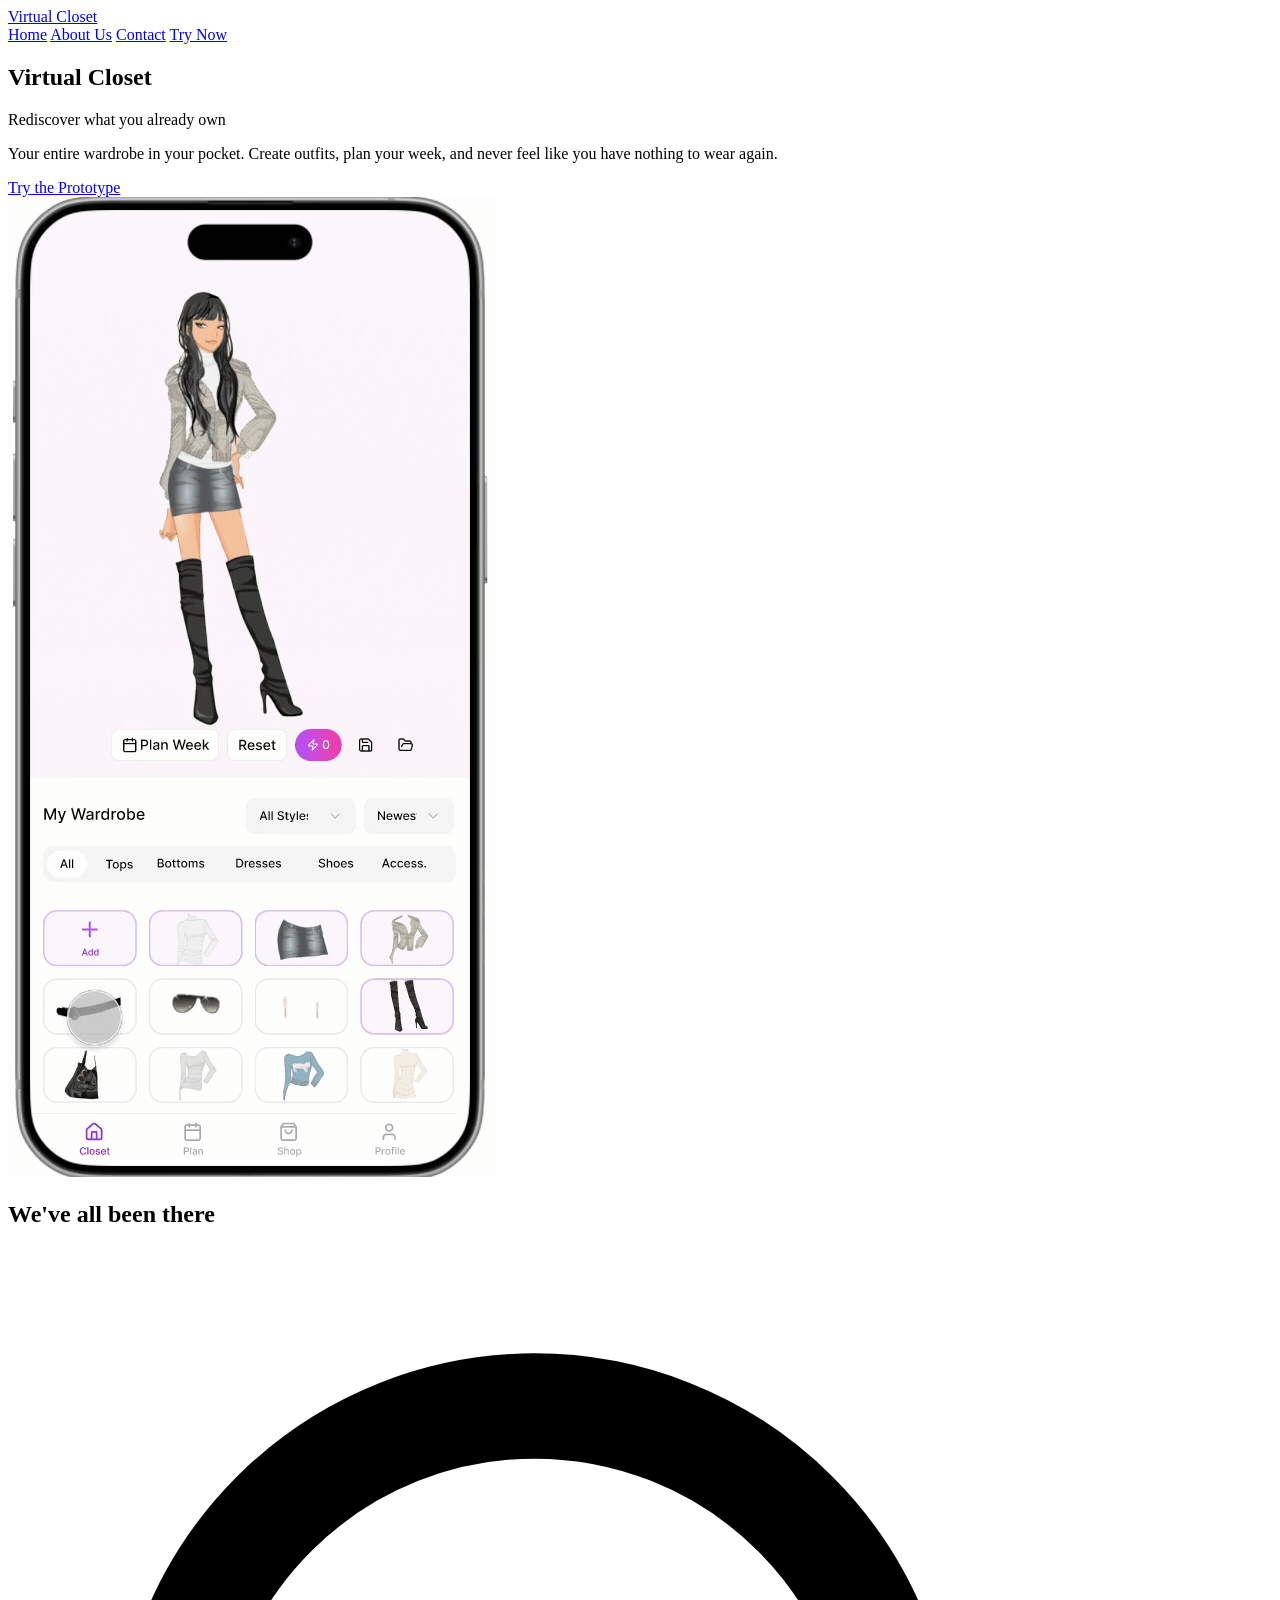
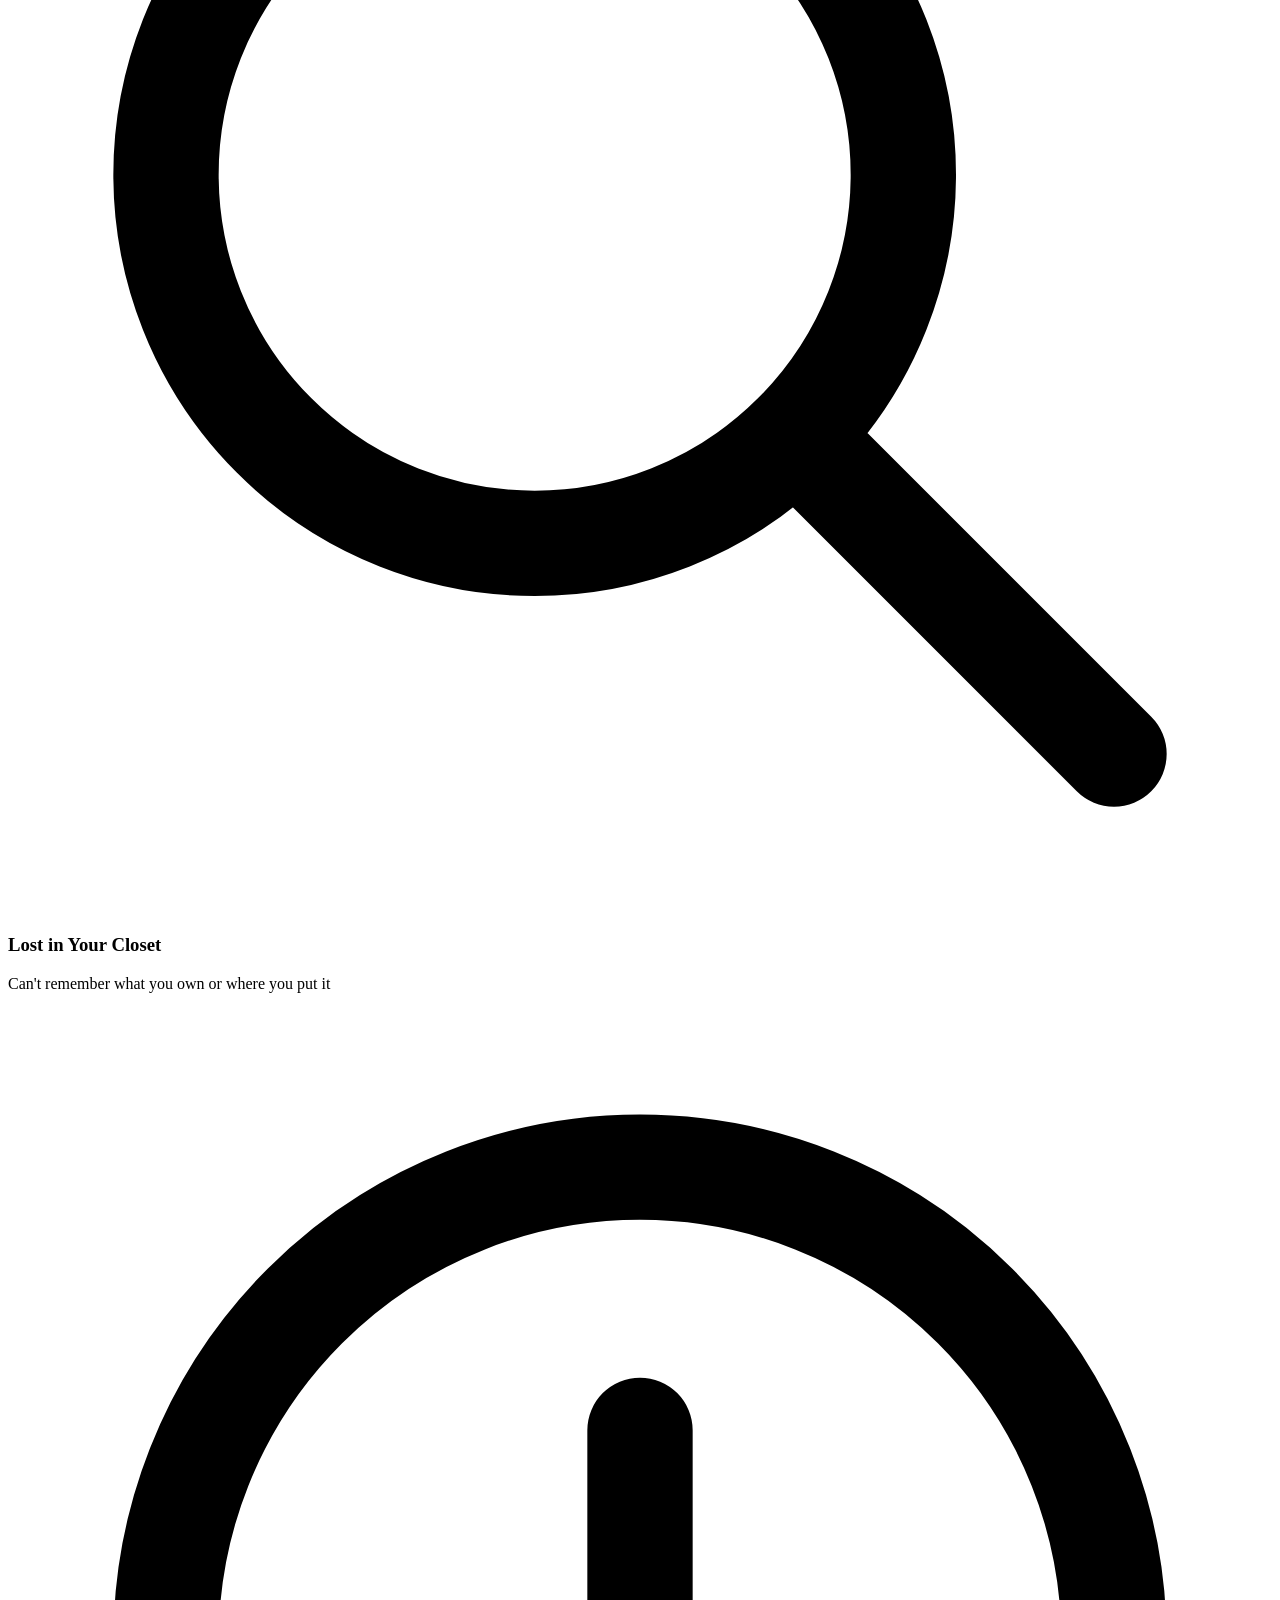
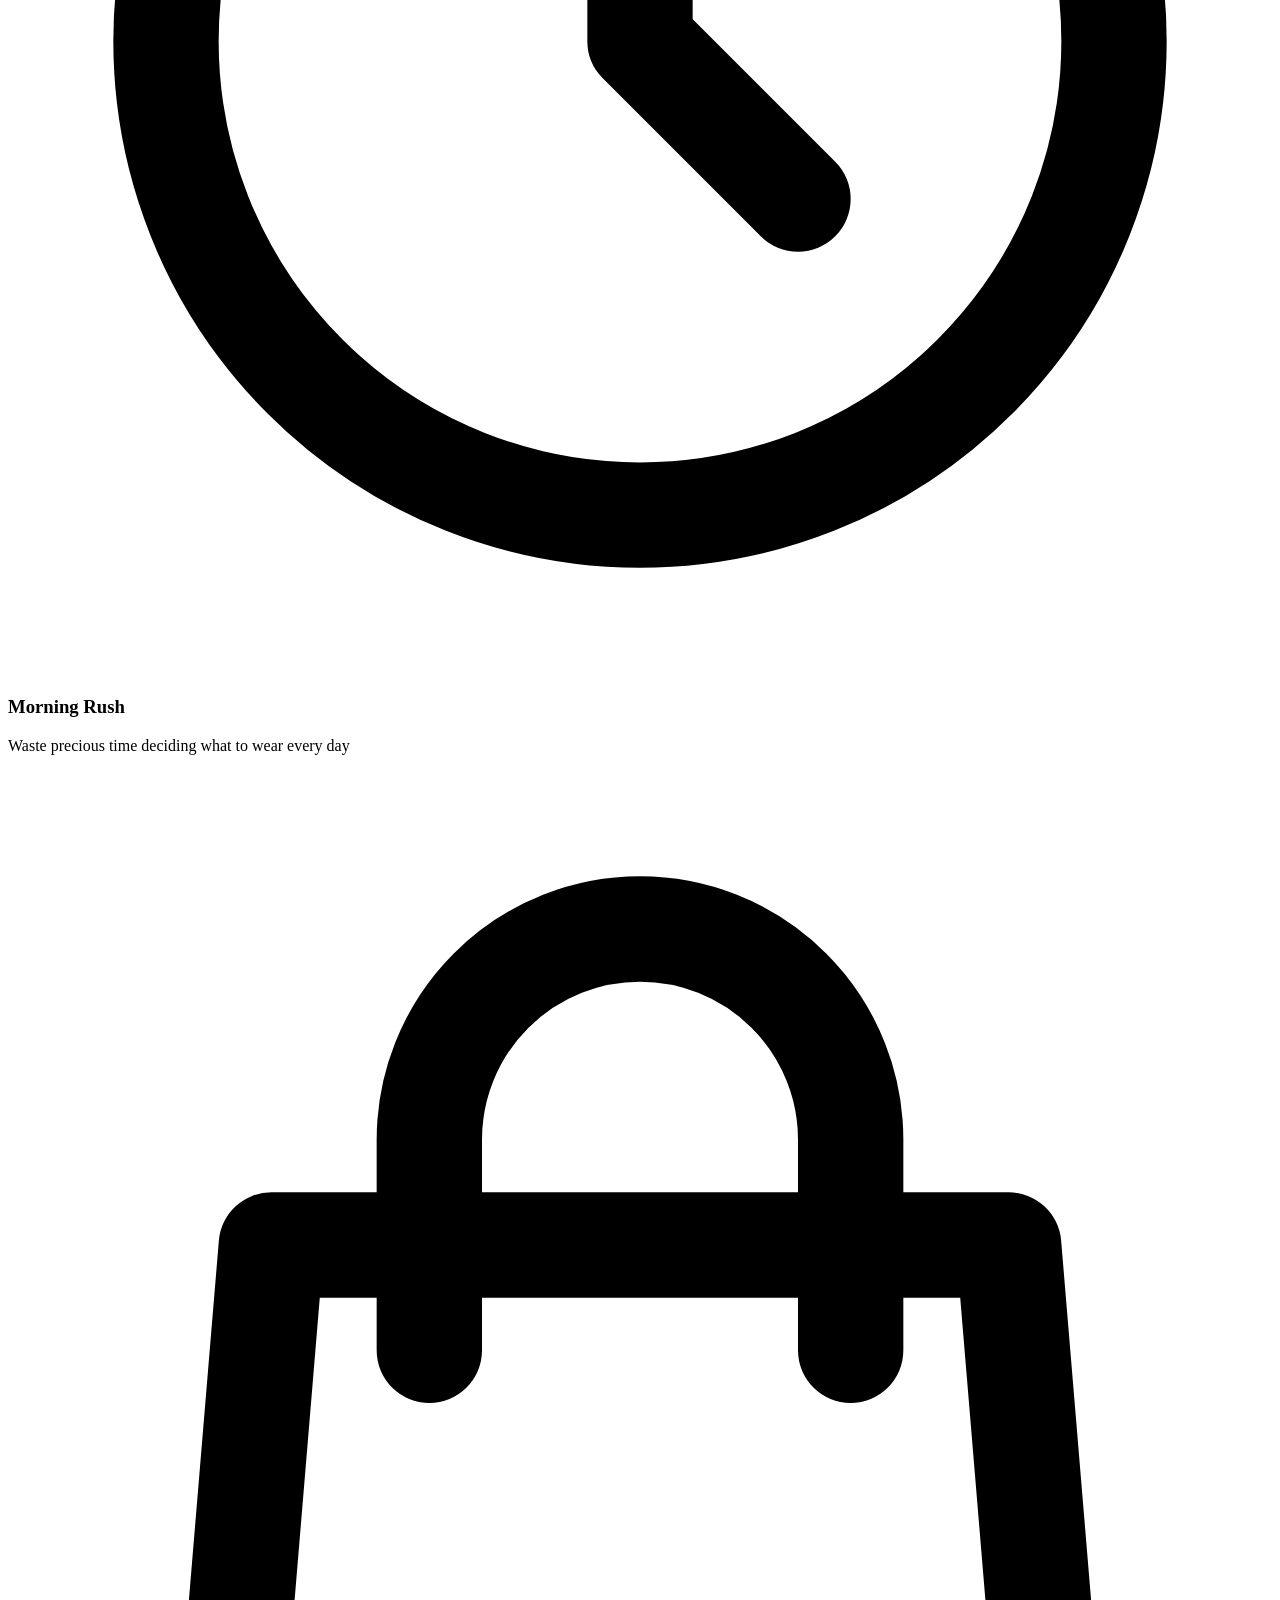
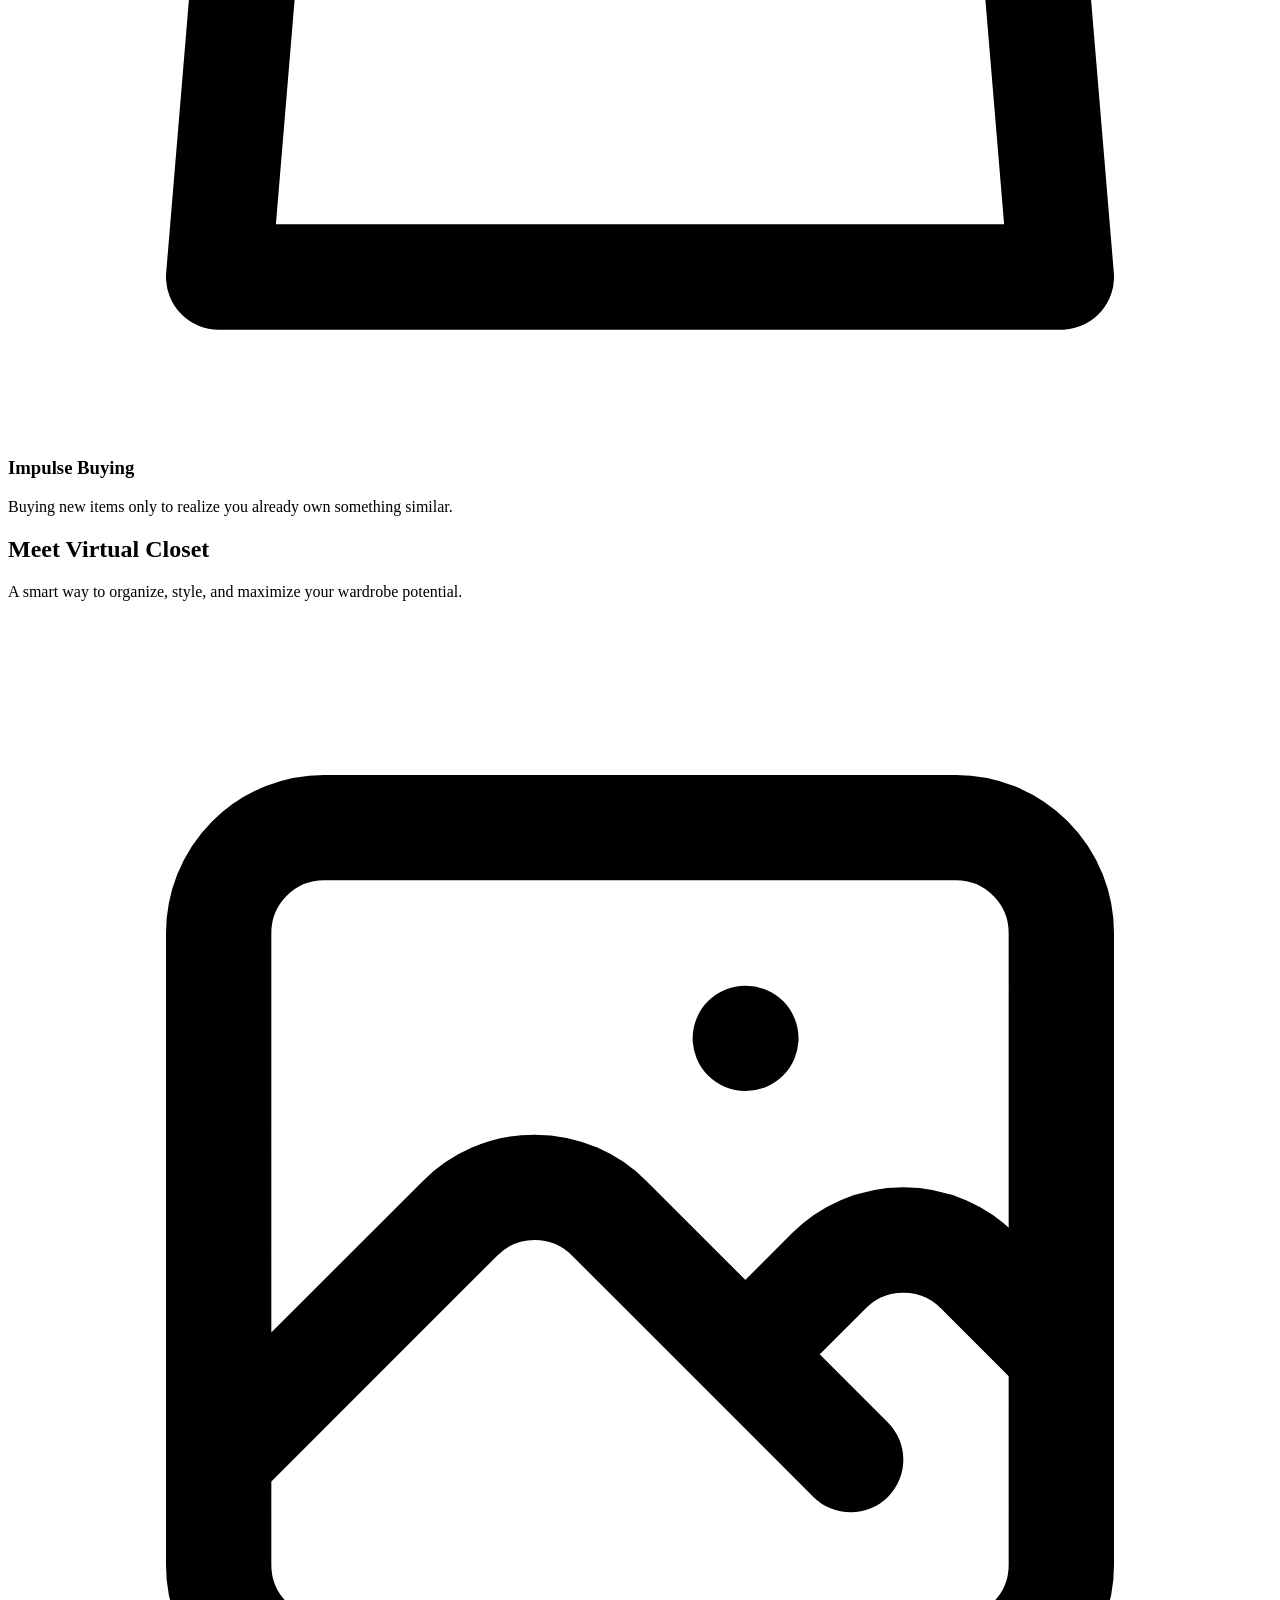
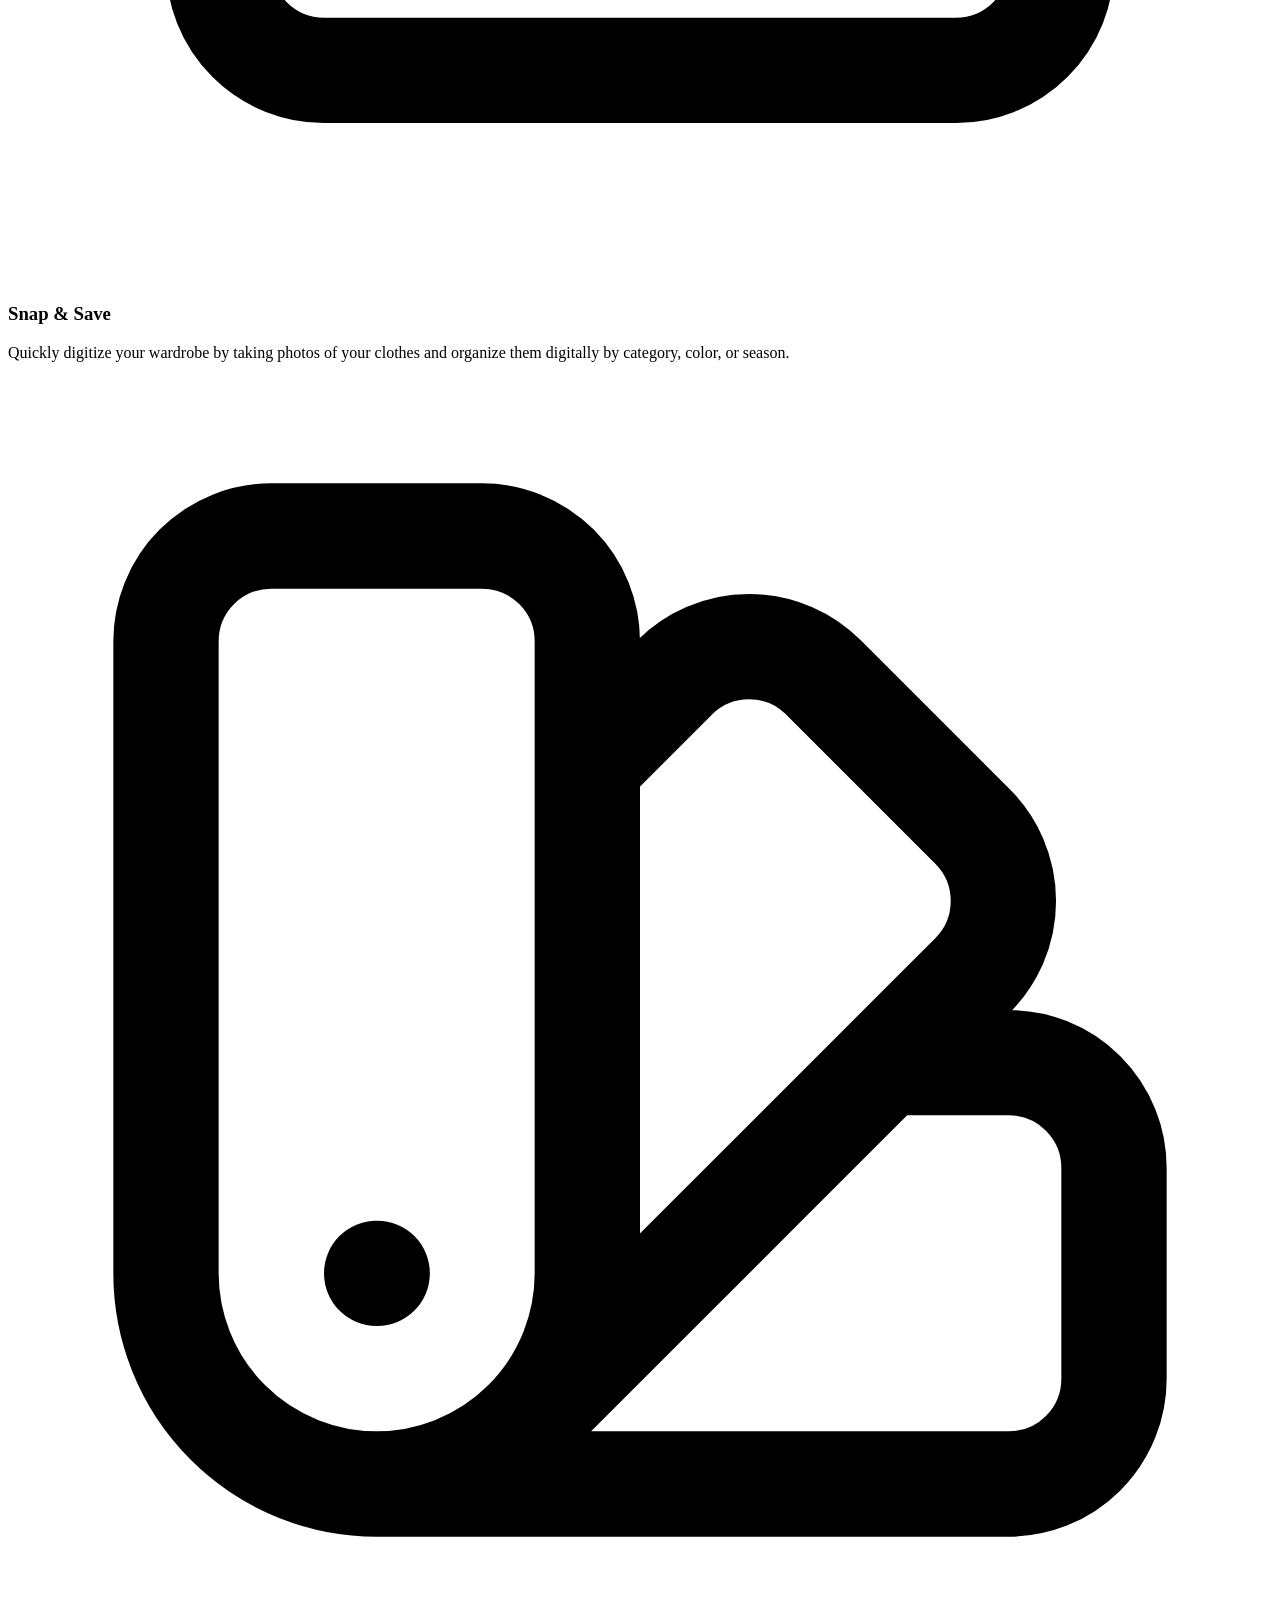
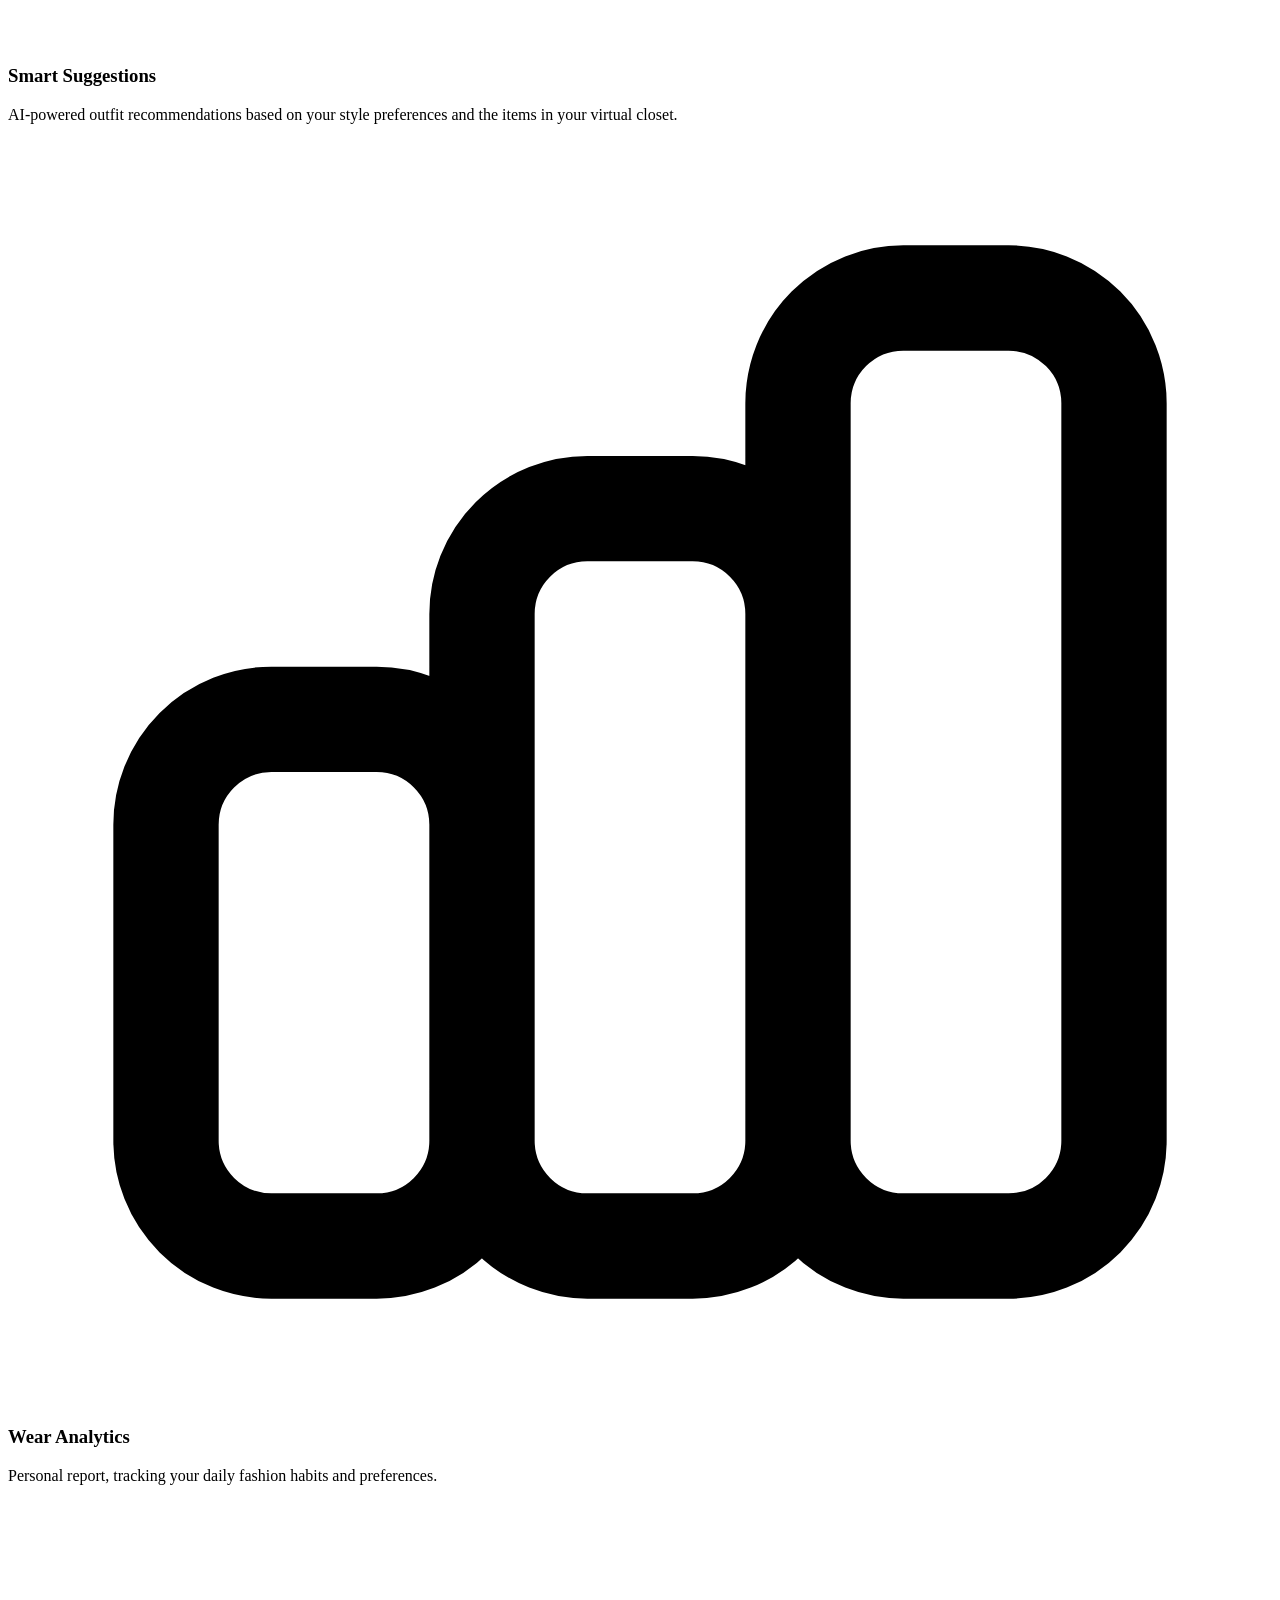
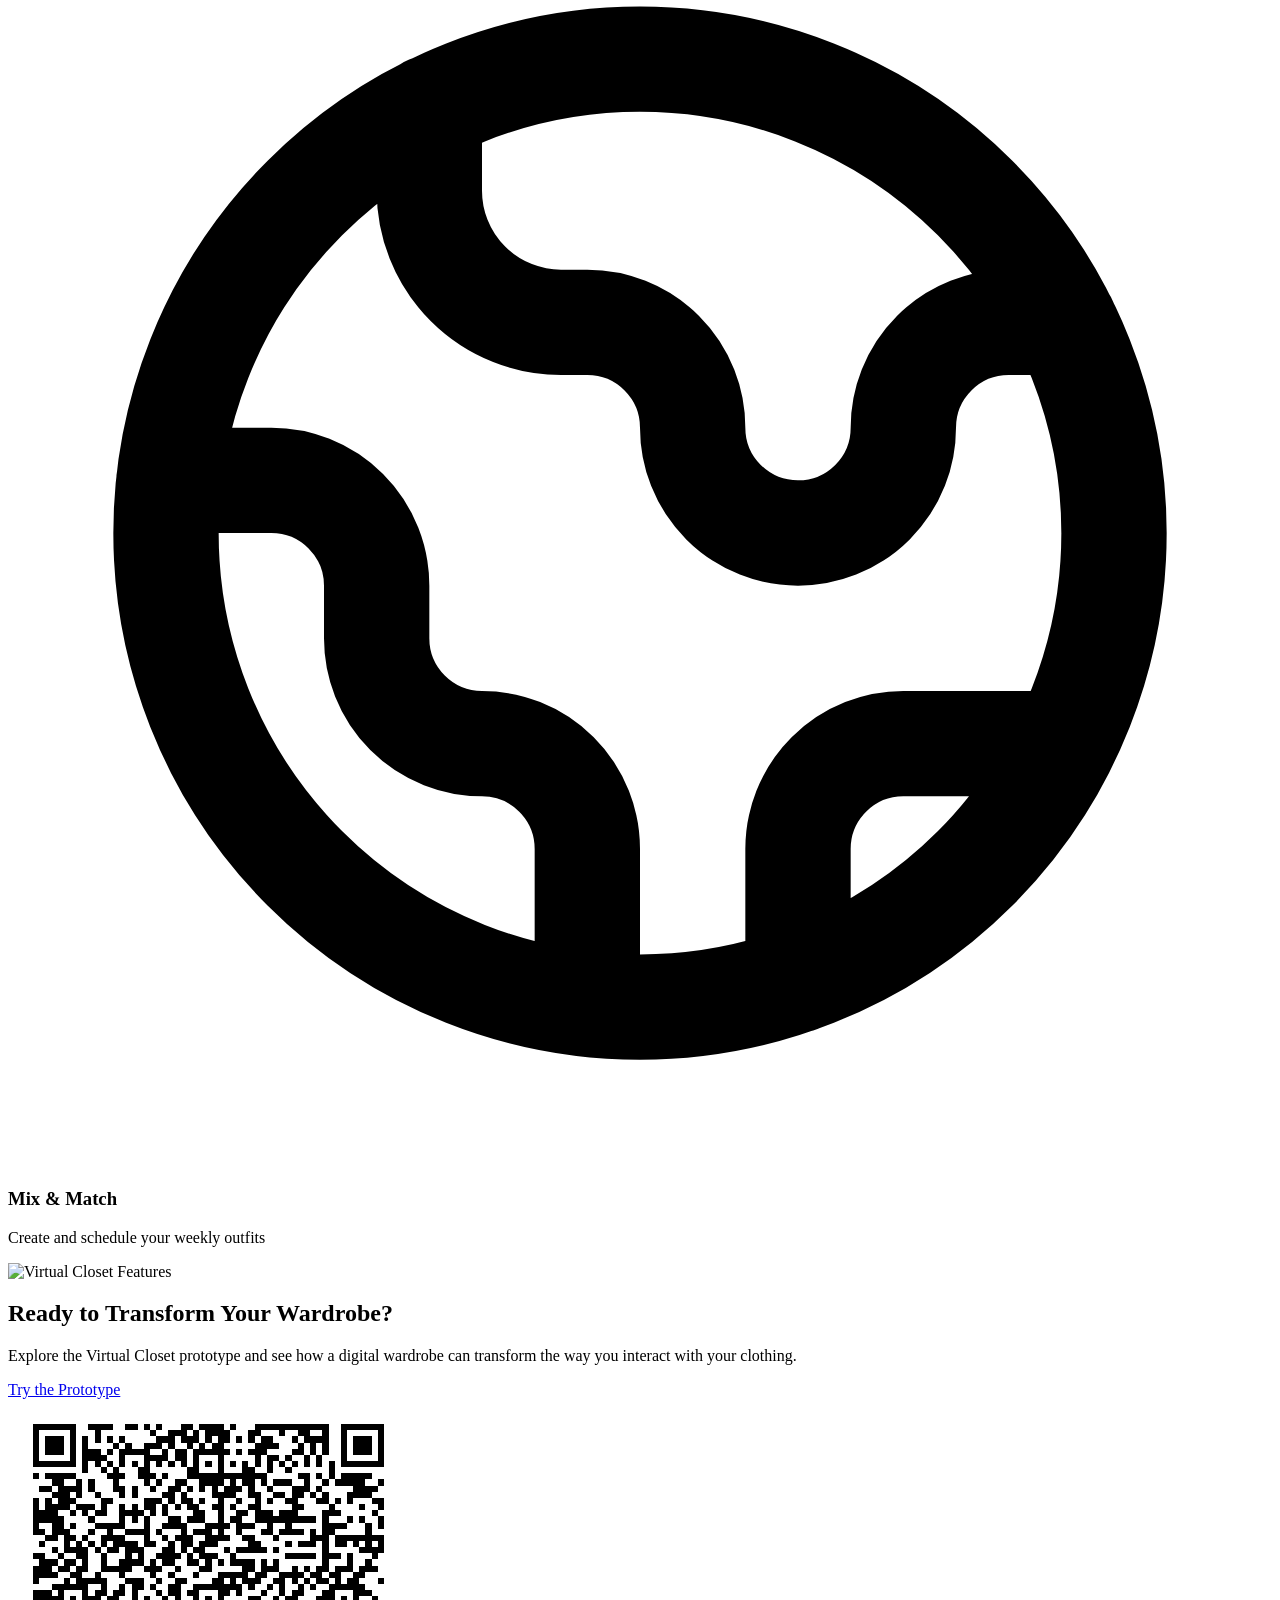
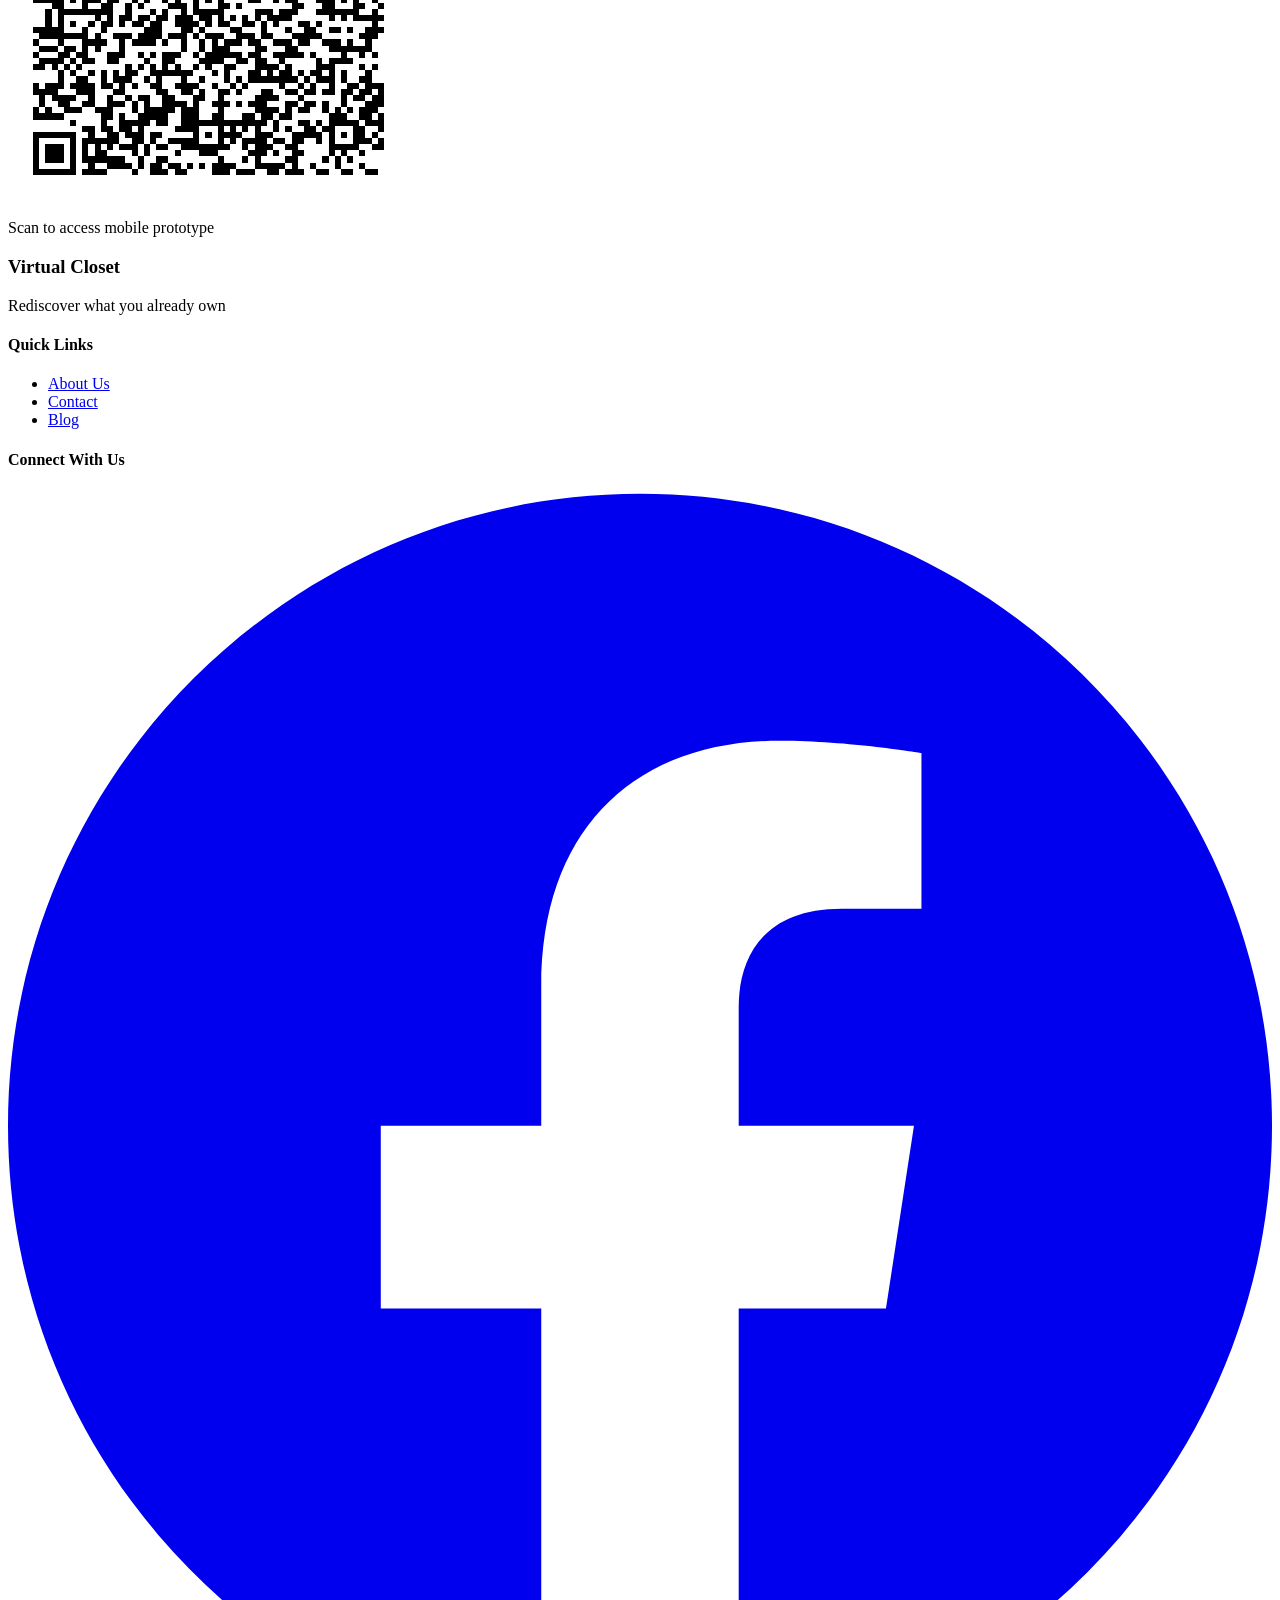
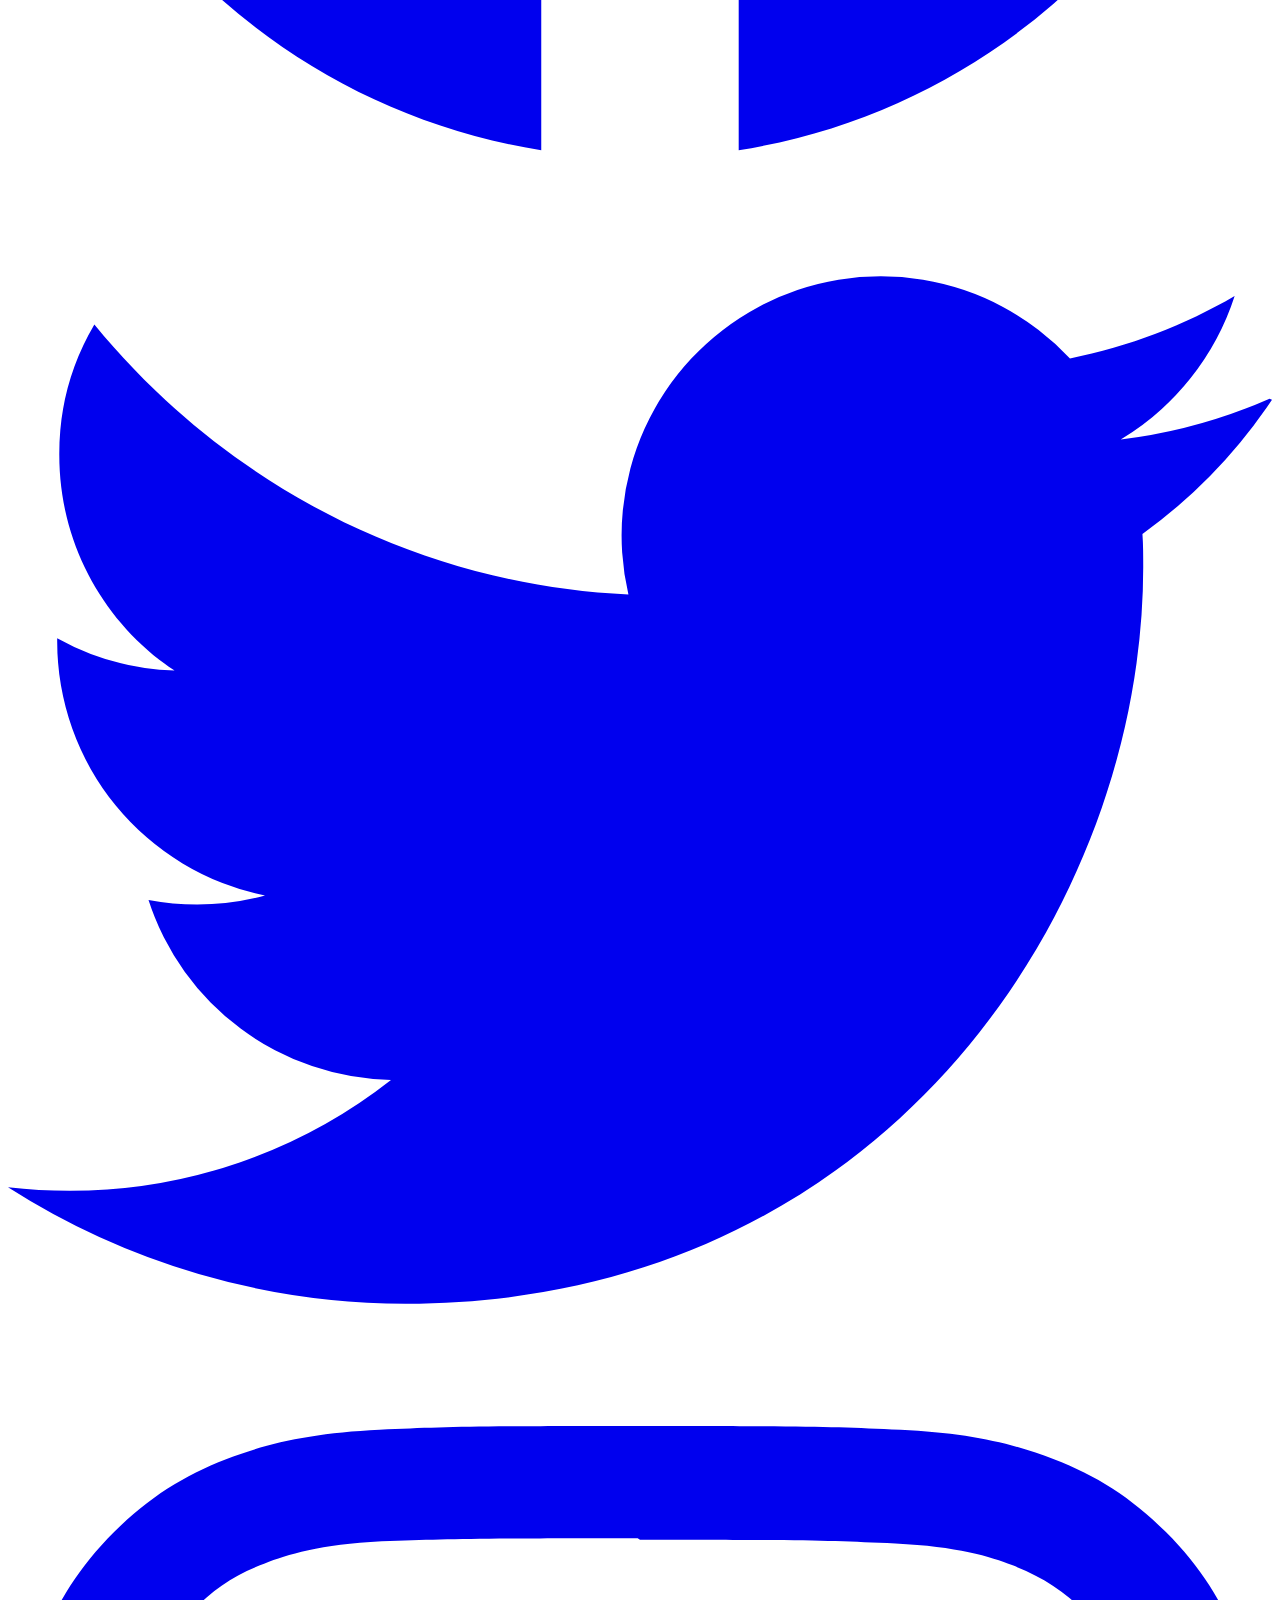
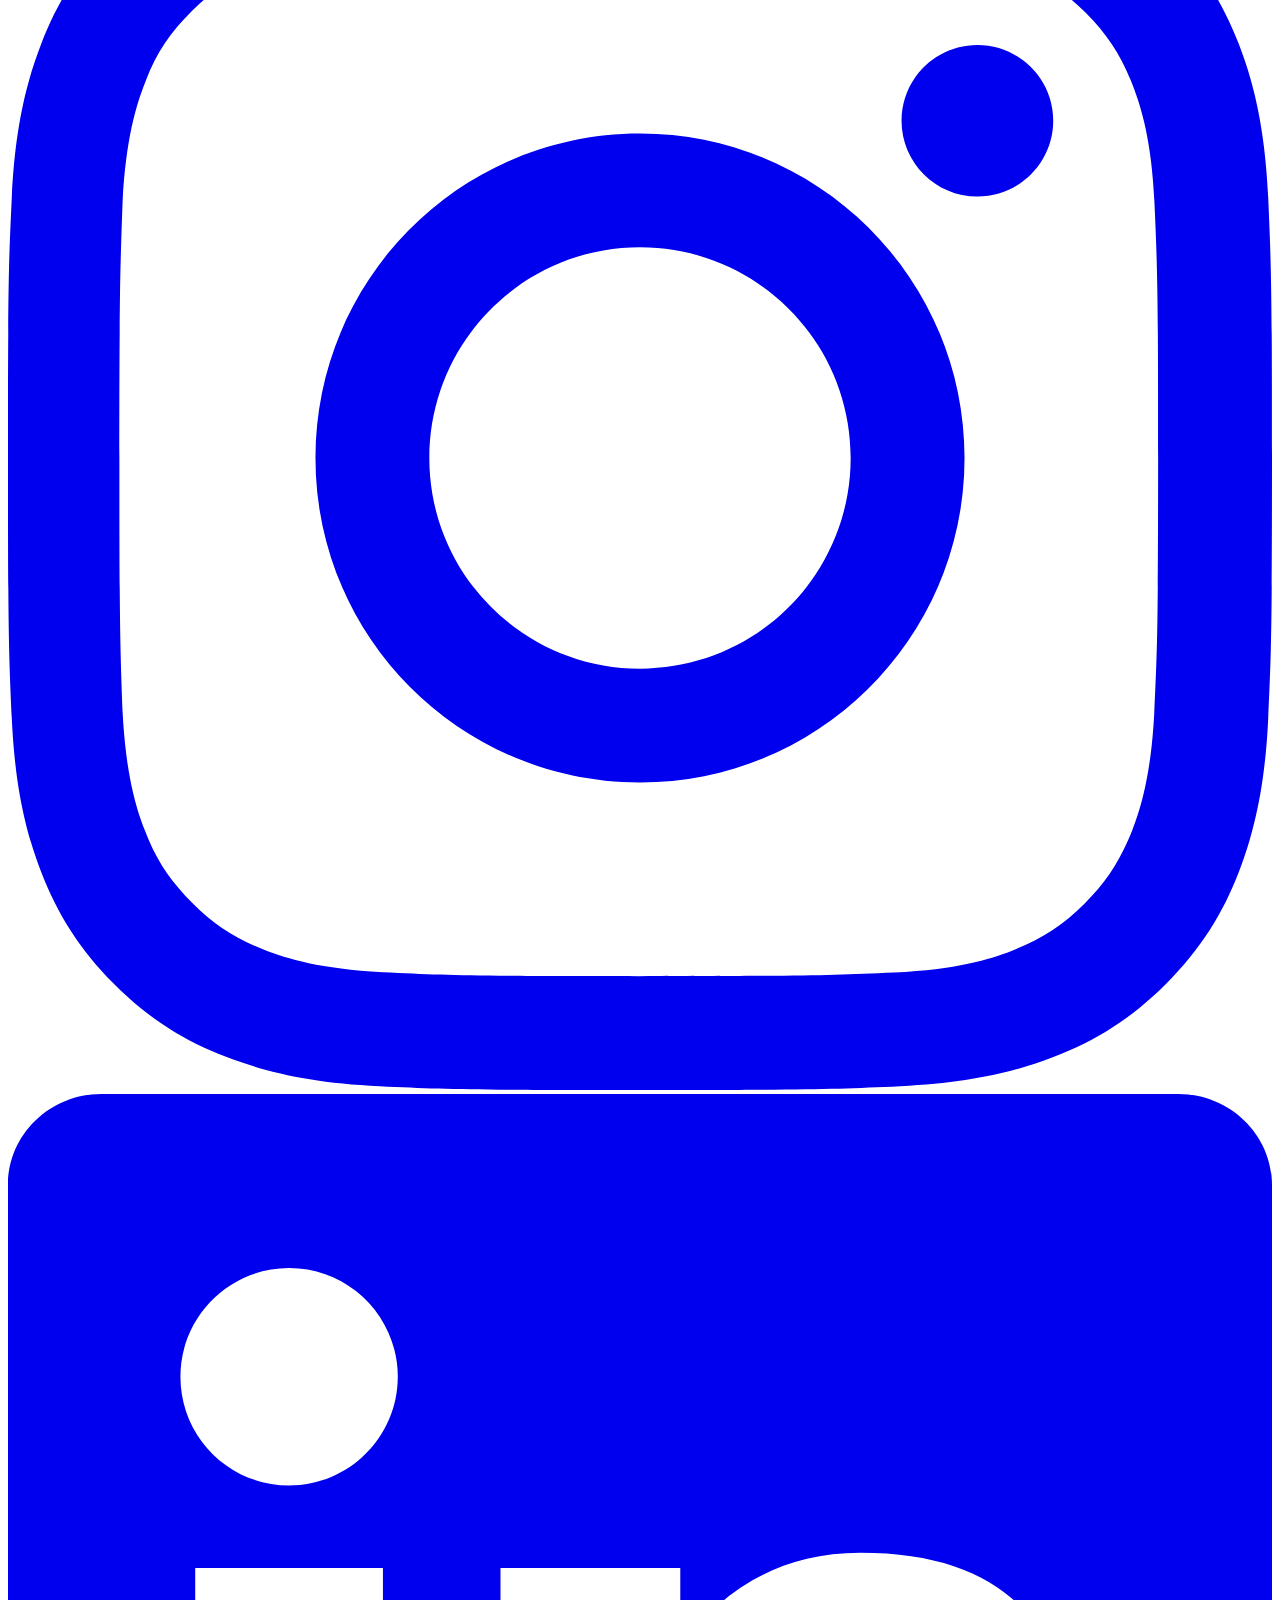
==== commit a4ca2e0f: "update" ====
--- a/index.html
+++ b/index.html
@@ -3,7 +3,7 @@
 <head>
     <meta charset="UTF-8">
     <meta name="viewport" content="width=device-width, initial-scale=1.0">
-    <title>Virtual Closet - Rediscover What You Already Own</title>
+    <title>Virtual Closet | Home</title>
     <script src="https://cdn.tailwindcss.com"></script>
     <script>
         tailwind.config = {
@@ -35,7 +35,7 @@
                     <a href="index.html" class="text-rose font-medium">Home</a>
                     <a href="about.html" class="text-cocoa/70 hover:text-cocoa transition-colors">About Us</a>
                     <a href="contact.html" class="text-cocoa/70 hover:text-cocoa transition-colors">Contact</a>
-                    <a href="#cta" class="bg-rose hover:bg-rose/90 text-white font-semibold px-6 py-2.5 rounded-full transition-all transform hover:scale-105 shadow-md btn-try-now">Try Now</a>
+                    <a href="https://www.figma.com/proto/yzFXLS29bfDsnglkaBYLJr/SW-VC?node-id=1-121&starting-point-node-id=1%3A121&t=6R9wINTVe0bb4EeN-1" class="bg-rose hover:bg-rose/90 text-white font-semibold px-6 py-2.5 rounded-full transition-all transform hover:scale-105 shadow-md btn-try-now">Try Now</a>
                 </div>
             </div>
         </div>
@@ -48,14 +48,14 @@
                     <h1 class="text-7xl md:text-8xl font-bold text-cocoa leading-tight">Virtual Closet</h1>
                     <p class="text-3xl text-rose font-medium">Rediscover what you already own</p>
                     <p class="text-xl text-cocoa/70 leading-relaxed max-w-lg">Your entire wardrobe in your pocket. Create outfits, plan your week, and never feel like you have nothing to wear again.</p>
-                    <a href="#cta" class="inline-block bg-rose hover:bg-rose/90 text-white font-semibold px-10 py-5 rounded-full text-lg transition-all transform hover:scale-105 shadow-lg">
+                    <a href="https://www.figma.com/proto/yzFXLS29bfDsnglkaBYLJr/SW-VC?node-id=1-121&starting-point-node-id=1%3A121&t=6R9wINTVe0bb4EeN-1" class="inline-block bg-rose hover:bg-rose/90 text-white font-semibold px-10 py-5 rounded-full text-lg transition-all transform hover:scale-105 shadow-lg">
                         Try the Prototype
                     </a>
                 </div>
                 <div class="flex justify-center">
                     <div class="relative">
                         <div class="absolute inset-0 bg-gradient-to-br from-rose/20 to-cocoa/10 rounded-3xl blur-3xl"></div>
-                        <img src="https://hpi-hub.tos-cn-beijing.volces.com/static/iopr/1756014800497-9030_搜索.png" alt="Virtual Closet App Interface" class="relative w-full max-w-sm rounded-3xl shadow-2xl">
+                        <img src="img\src/tryingfit.gif" alt="Virtual Closet App Interface" class="relative w-full max-w-sm rounded-3xl shadow-2xl">
                     </div>
                 </div>
             </div>
@@ -164,18 +164,14 @@
                 
                 <div class="flex flex-col md:flex-row items-center justify-center gap-12 pt-8">
                     <div class="space-y-6">
-                        <a href="#" class="inline-block bg-rose hover:bg-rose/90 text-white font-semibold px-12 py-5 rounded-full text-lg transition-all transform hover:scale-105 shadow-xl">
+                        <a href="https://www.figma.com/proto/yzFXLS29bfDsnglkaBYLJr/SW-VC?node-id=1-121&starting-point-node-id=1%3A121&t=6R9wINTVe0bb4EeN-1" class="inline-block bg-rose hover:bg-rose/90 text-white font-semibold px-12 py-5 rounded-full text-lg transition-all transform hover:scale-105 shadow-xl">
                             Try the Prototype
                         </a>
                     </div>
                     
                     <div class="flex flex-col items-center gap-4">
                         <div class="w-48 h-48 bg-white rounded-2xl flex items-center justify-center shadow-xl">
-                            <div class="text-center p-6">
-                                <svg class="w-32 h-32 mx-auto text-cocoa/20" fill="none" stroke="currentColor" viewBox="0 0 24 24">
-                                    <path stroke-linecap="round" stroke-linejoin="round" stroke-width="2" d="M12 4v1m6 11h2m-6 0h-2v4m0-11v3m0 0h.01M12 12h4.01M16 20h4M4 12h4m12 0h.01M5 8h2a1 1 0 001-1V5a1 1 0 00-1-1H5a1 1 0 00-1 1v2a1 1 0 001 1zm12 0h2a1 1 0 001-1V5a1 1 0 00-1-1h-2a1 1 0 00-1 1v2a1 1 0 001 1zM5 20h2a1 1 0 001-1v-2a1 1 0 00-1-1H5a1 1 0 00-1 1v2a1 1 0 001 1z"/>
-                                </svg>
-                            </div>
+                            <img src="img\src\prototype.png" alt="Virtual Closet App Interface">
                         </div>
                         <p class="text-sm text-cream/70">Scan to access mobile prototype</p>
                     </div>
